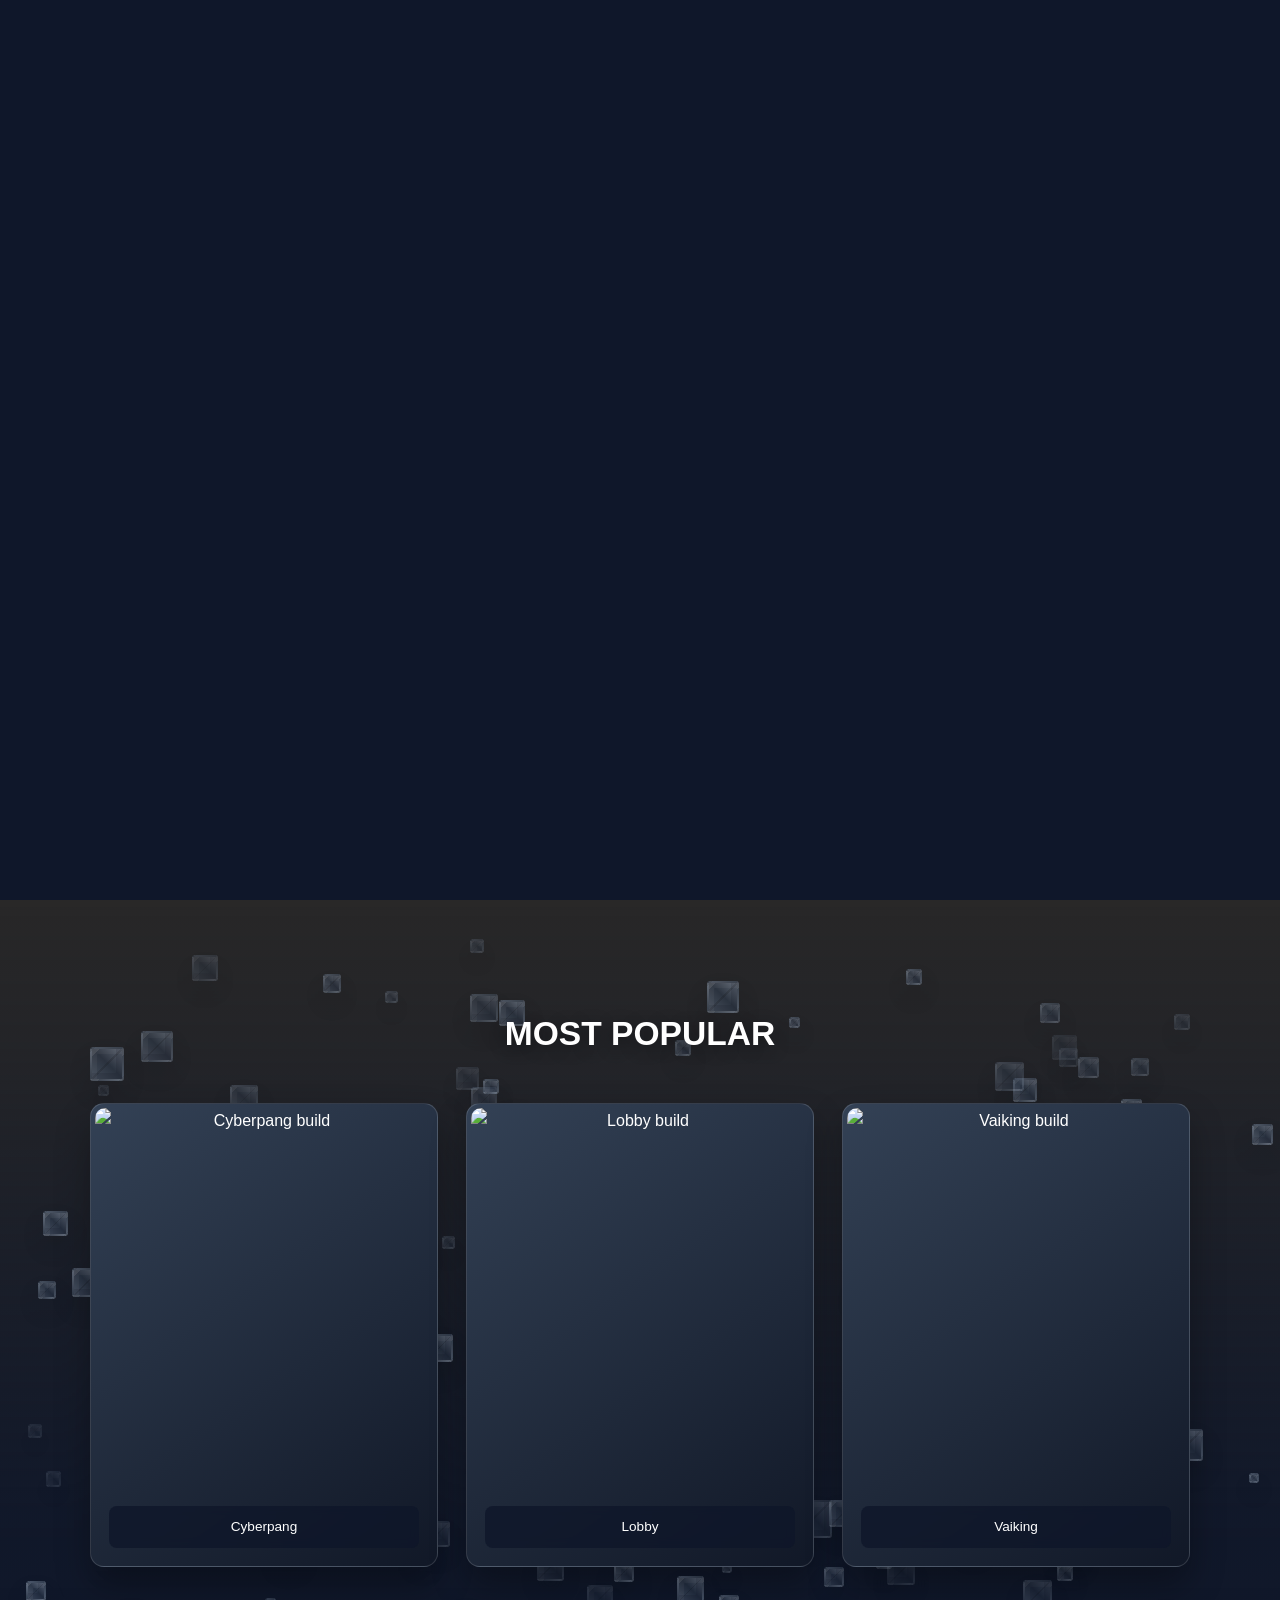
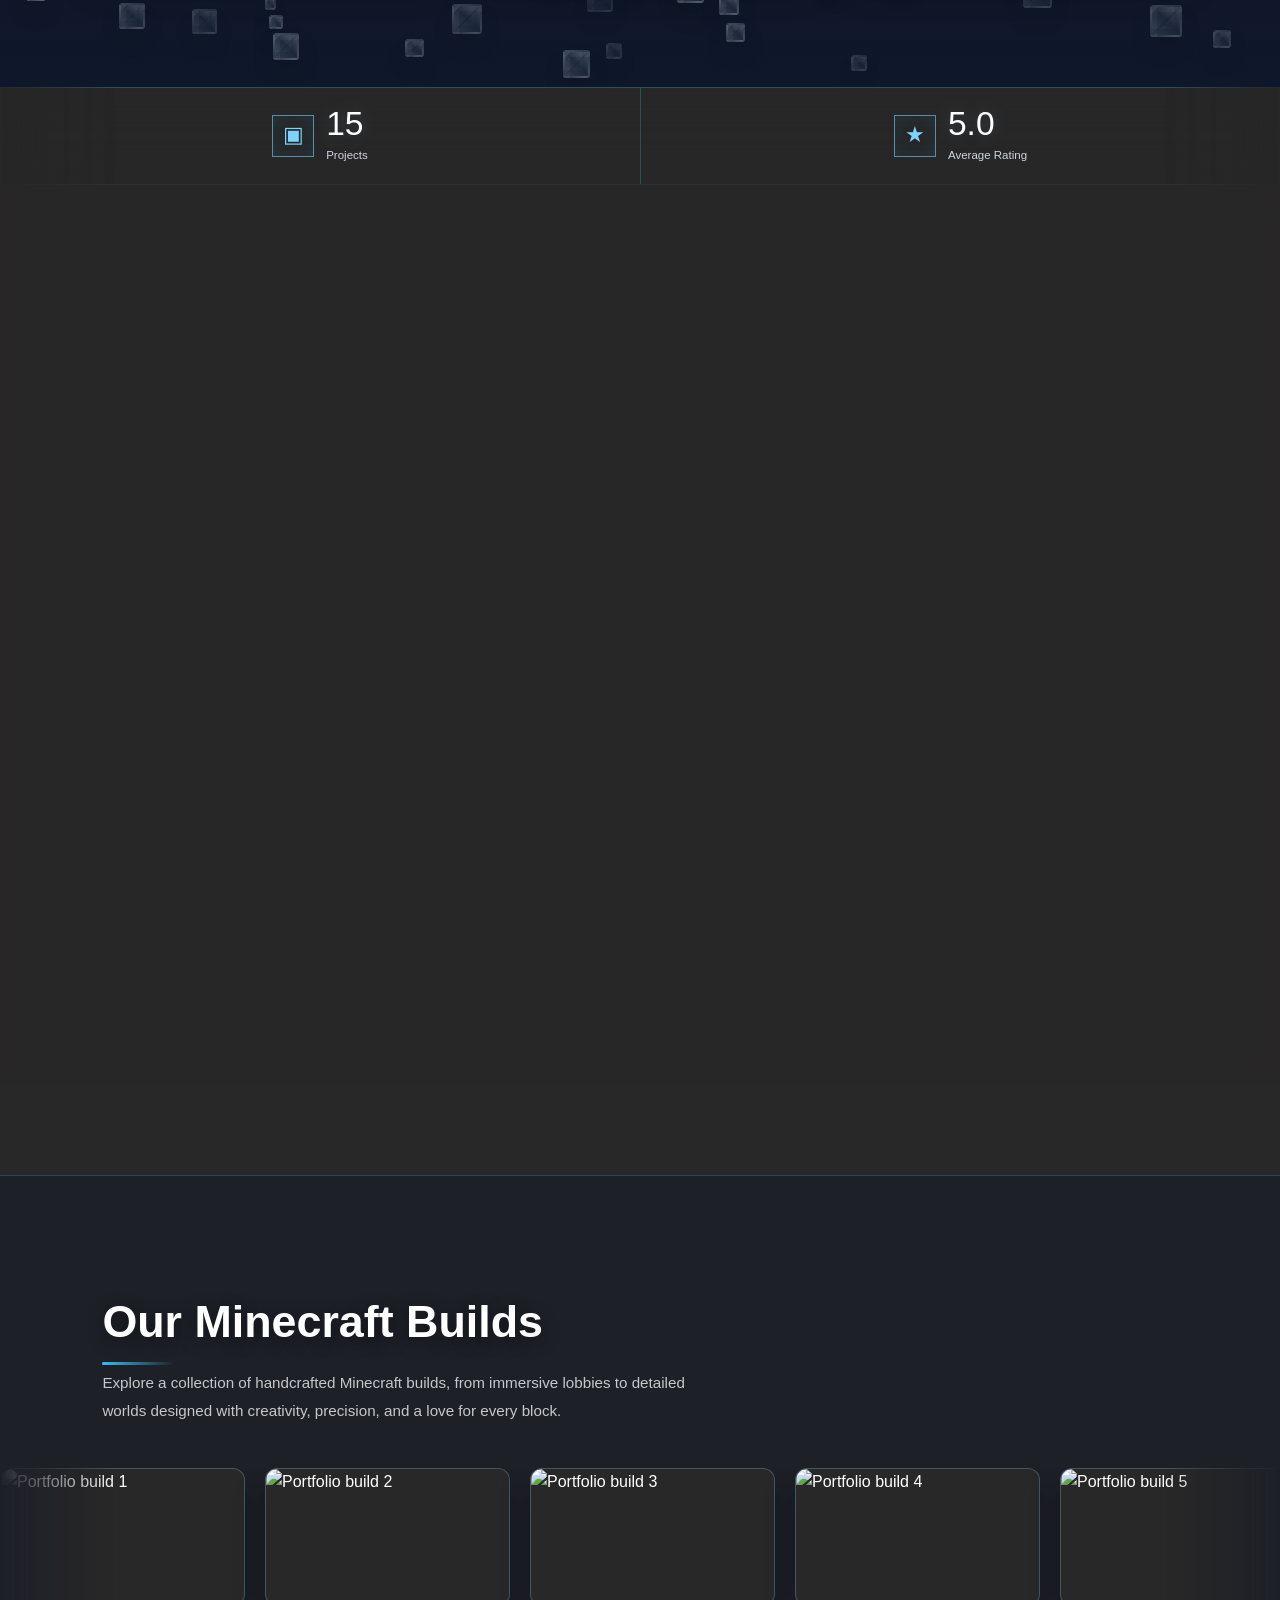
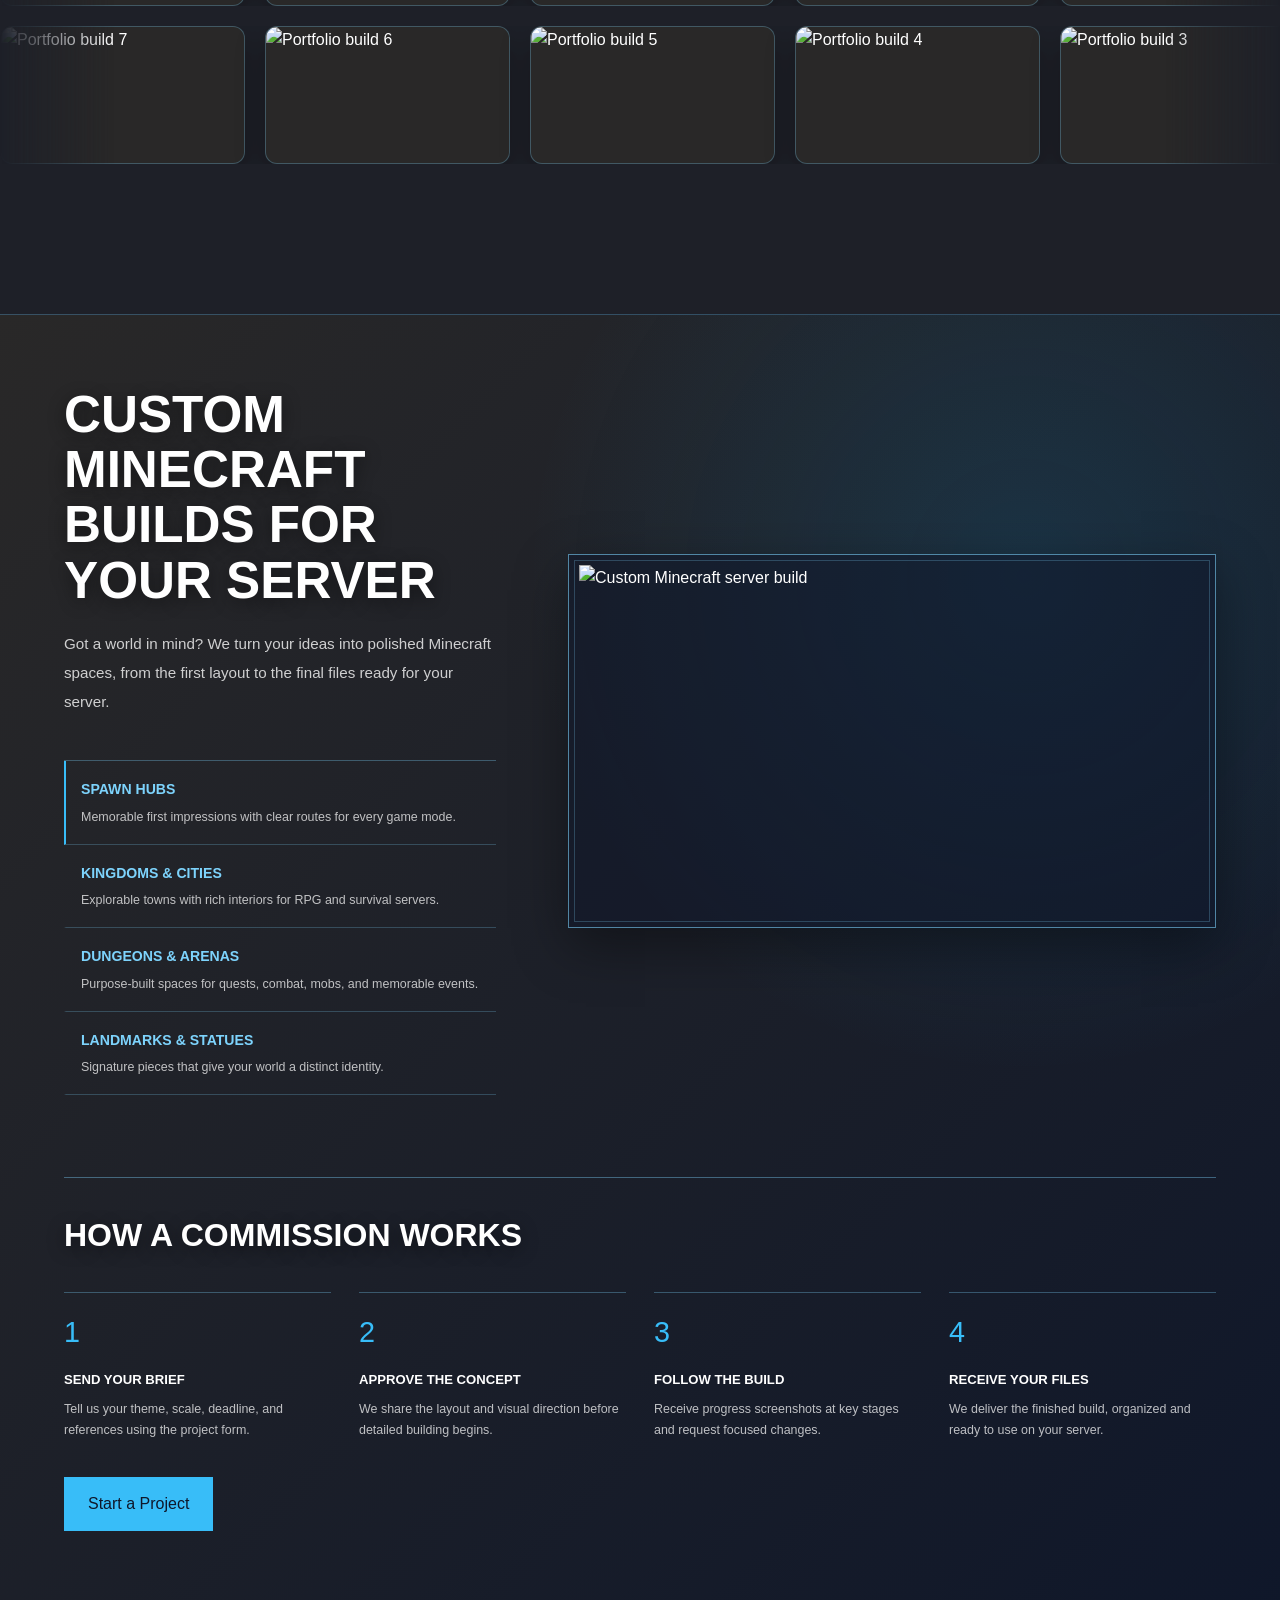
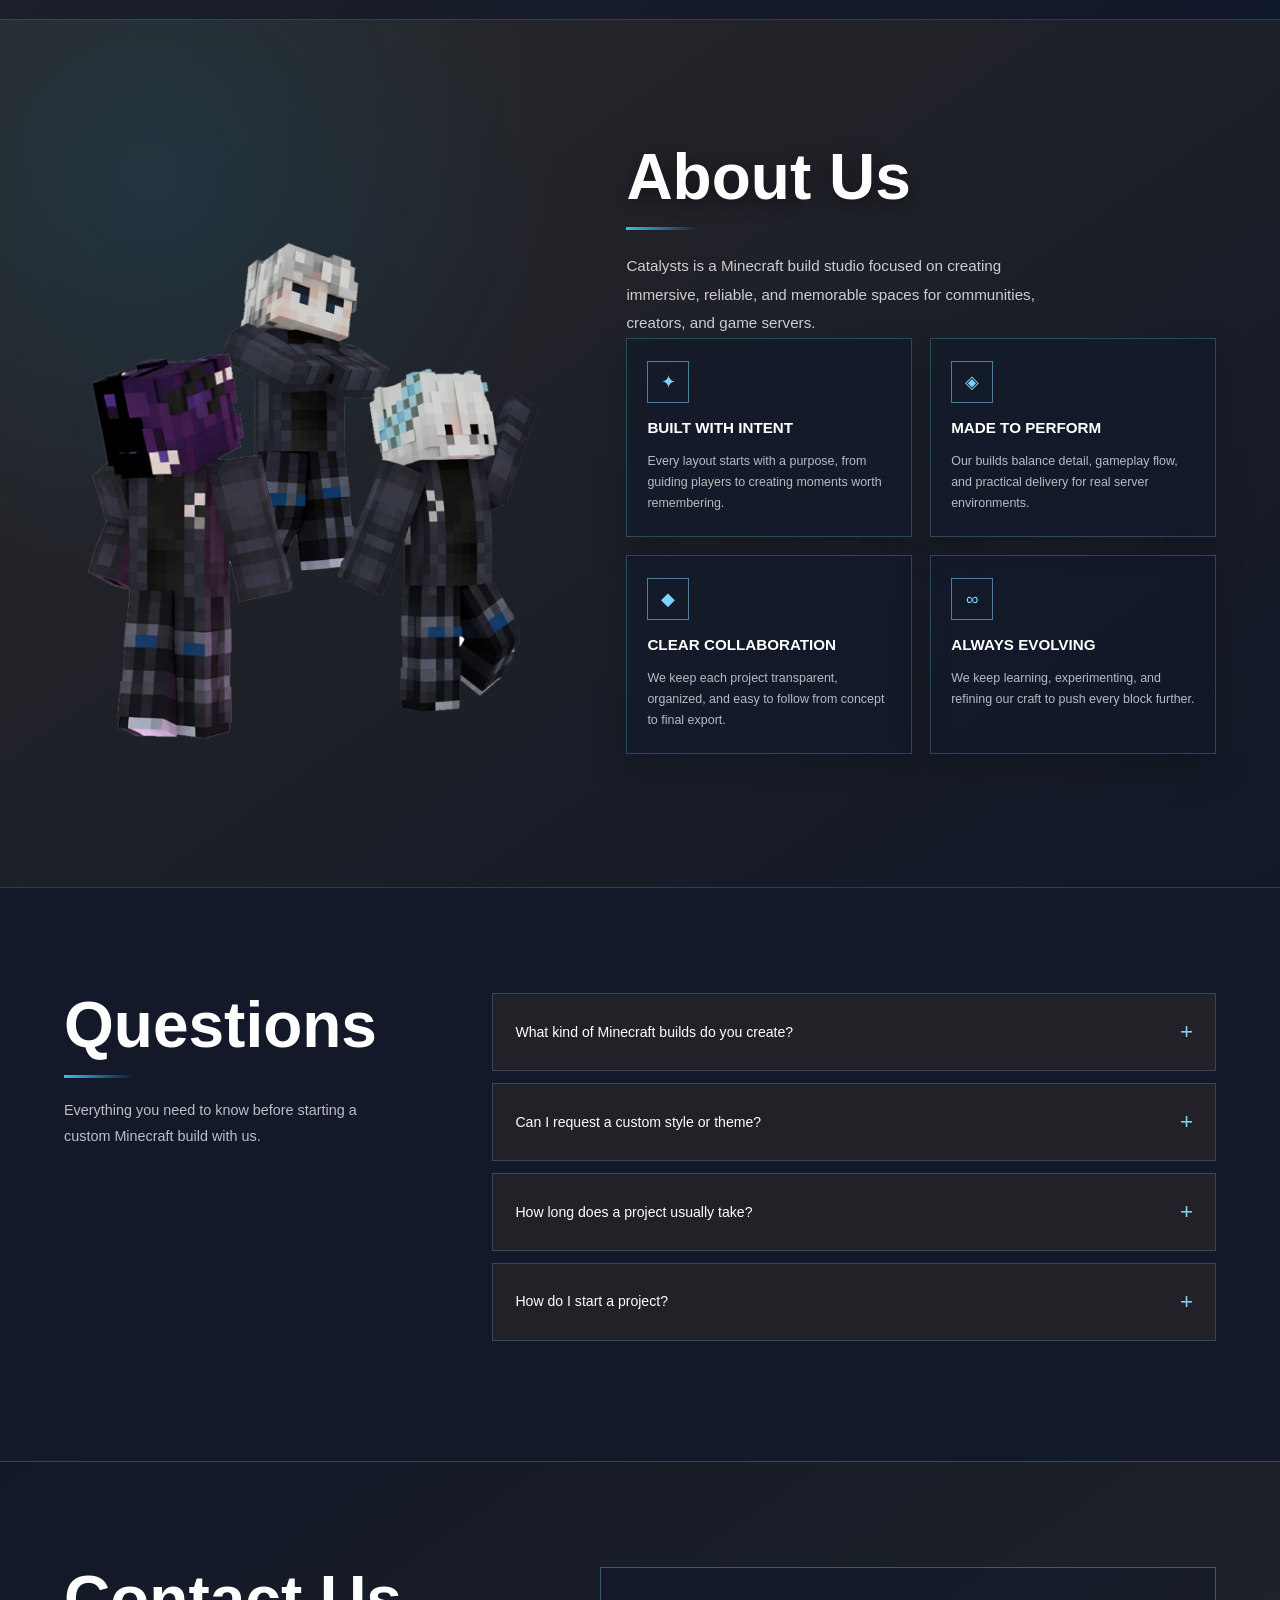
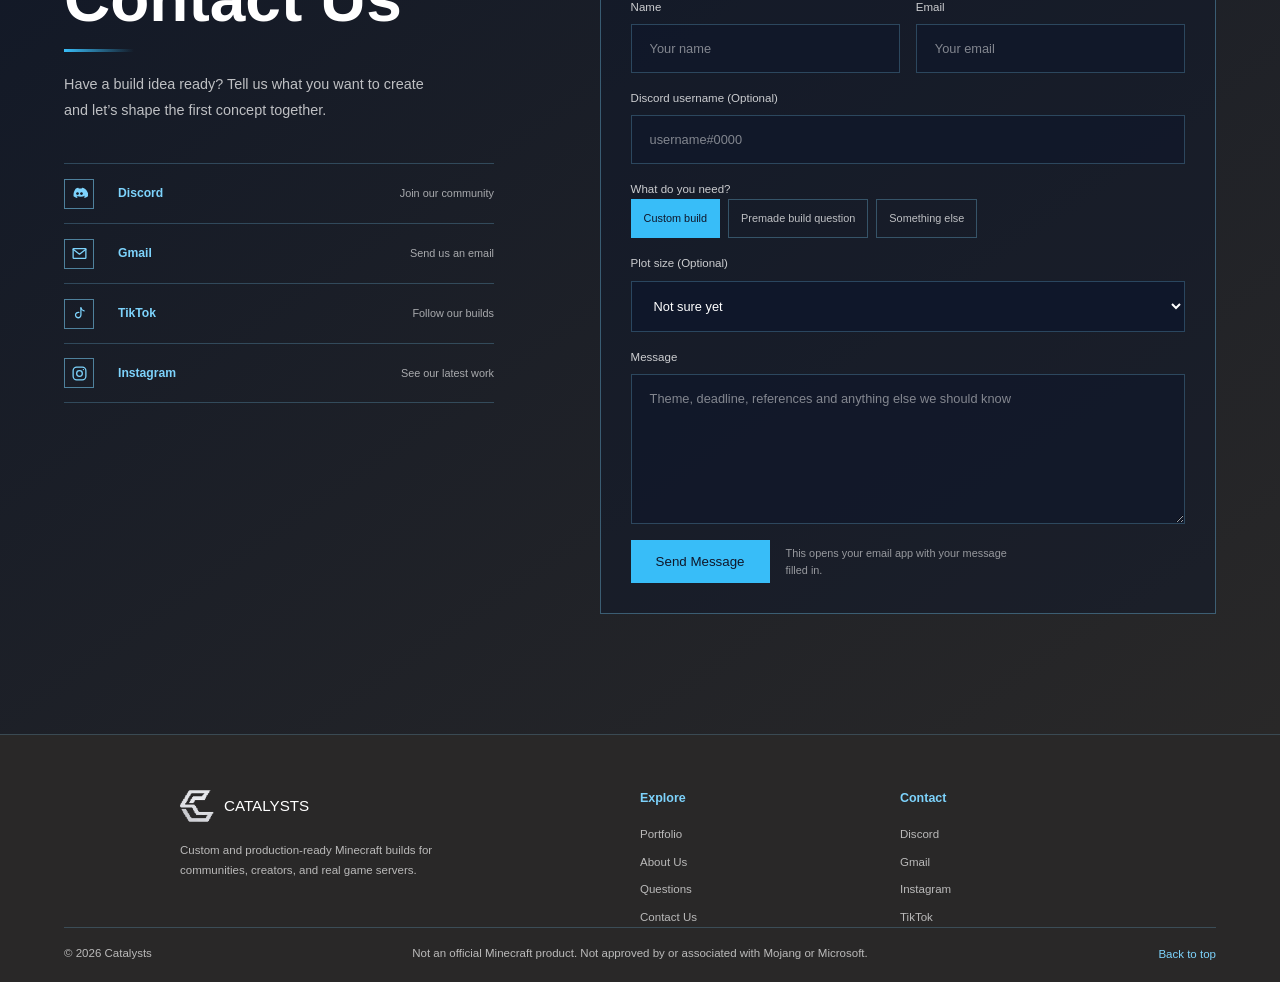
==== index.html @ 4da62f56 "Add files via upload" ====
<!DOCTYPE html>
<html lang="id">

<head>
    <meta charset="UTF-8">
    <meta name="viewport" content="width=device-width, initial-scale=1.0">
    <link rel="icon" type="image/png" href="KATALISs.png">
    <title>Catalysts Build - Portofolio</title>
    <style>
        /* Font Minecraft custom yang digunakan pada navigasi dan statistik. */
        @font-face {
            font-family: 'Minecraft';
            src: url('asset/font/minecraft/Minecraft.ttf') format('truetype');
            font-weight: normal;
            font-style: normal;
            font-display: swap;
        }

        /* --- Reset & Base Styles --- */
        * {
            margin: 0;
            padding: 0;
            box-sizing: border-box;
            font-family: 'Segoe UI', Tahoma, Geneva, Verdana, sans-serif;
        }

        body {
            /* Latar belakang putih bersih agar logo terlihat jelas */
            background-color: #292828;
            color: #ffffff;
            line-height: 1.6;
            min-height: 100vh;
            display: flex;
            flex-direction: column;
        }

        /* Navbar: mengatur logo, menu, warna, dan efek hover navigasi. */
        /* --- Navigation Bar --- */
        .navbar {
            display: flex;
            justify-content: space-between;
            align-items: center;
            padding: 15px 5%;
            background-color: #292828;
            border-bottom: 1px solid #292828;
            position: sticky;
            top: 0;
            z-index: 1000;
            box-shadow: 0 4px 6px -1px rgba(0, 0, 0, 0.05);
        }

        .logo-container {
            display: flex;
            align-items: center;
            text-decoration: none;
        }

        /* Pengaturan untuk Logo KATALIS.png */
        .logo-img {
            height: 45px;
            /* Sesuaikan ukuran tinggi logo di sini */
            width: auto;
            object-fit: contain;
        }

        .nav-links {
            display: flex;
            list-style: none;
            gap: 30px;
            align-items: center;
        }

        .nav-links li a {
            position: relative;
            display: inline-block;
            text-decoration: none;
            color: #ffffff;
            font-family: 'Minecraft', sans-serif;
            font-weight: 500;
            font-size: 0.95rem;
            transition: color 0.3s ease, transform 0.3s ease;
        }

        .nav-links li a:not(.btn-start)::after {
            content: '';
            position: absolute;
            left: 0;
            bottom: -6px;
            width: 100%;
            height: 2px;
            background: #ffffff;
            transform: scaleX(0);
            transform-origin: center;
            transition: transform 0.3s ease;
        }

        .nav-links li a:not(.btn-start):hover {
            color: #ffffff;
            transform: translateY(-2px);
        }

        .nav-links li a:not(.btn-start):hover::after {
            transform: scaleX(1);
        }

        /* Tombol Call to Action di Navbar */
        .btn-start {
            position: relative;
            overflow: hidden;
            background-color: #676d70;
            color: #ffffff !important;
            padding: 10px 20px;
            border-radius: 6px;
            font-weight: 600 !important;
            transition: background-color 0.3s ease, transform 0.3s ease, box-shadow 0.3s ease !important;
            box-shadow: 0 2px 4px rgba(228, 230, 231, 0.3);
        }

        .btn-start::before {
            content: '';
            position: absolute;
            top: 0;
            left: -120%;
            width: 70%;
            height: 100%;
            background: linear-gradient(110deg, transparent, rgba(255, 255, 255, 0.65), transparent);
            transform: skewX(-20deg);
            transition: left 0.6s ease;
        }

        .btn-start:hover {
            background-color: #0284c7;
            transform: translateY(-4px) scale(1.06);
            box-shadow: 0 8px 20px rgba(2, 132, 199, 0.5), 0 0 0 3px rgba(14, 165, 233, 0.18);
        }

        .btn-start:hover::before {
            left: 140%;
        }

        /* Hero: area utama berisi judul, deskripsi, dan tombol CTA. */
        /* --- Hero Section --- */
        .hero {
            flex: 1;
            min-height: calc(100vh - 76px);
            display: flex;
            flex-direction: column;
            justify-content: center;
            align-items: center;
            text-align: center;
            padding: 120px 5%;
            position: relative;
            overflow: hidden;
            background-color: transparent;
        }

        .build-slideshow,
        .build-slideshow span,
        .build-slideshow::after {
            position: absolute;
            inset: 0;
        }

        /* Background slideshow global yang tetap terlihat saat halaman di-scroll. */
        .build-slideshow {
            position: fixed;
            z-index: 0;
            pointer-events: none;
            will-change: transform, filter;
            transform: scale(calc(1 + var(--page-scroll, 0) * 0.08));
            filter: brightness(calc(1 - var(--page-scroll, 0) * 0.18));
        }

        .build-slideshow span {
            background-position: center;
            background-size: cover;
            background-repeat: no-repeat;
            opacity: 0;
            animation: buildFade 25s infinite;
        }

        .build-slideshow span:nth-child(1) {
            background-image: url('asset/Cyberpang.png');
            animation-delay: 0s;
        }

        .build-slideshow span:nth-child(2) {
            background-image: url('asset/float.png');
            animation-delay: 5s;
        }

        .build-slideshow span:nth-child(3) {
            background-image: url('asset/lobby.png');
            animation-delay: 10s;
        }

        .build-slideshow span:nth-child(4) {
            background-image: url('asset/Trops.png');
            animation-delay: 15s;
        }

        .build-slideshow span:nth-child(5) {
            background-image: url('asset/Vaiking.png');
            animation-delay: 20s;
        }

        .build-slideshow::after {
            content: '';
            z-index: 1;
            background: linear-gradient(rgba(15, 23, 42, 0.68), rgba(15, 23, 42, 0.86));
        }

        @keyframes buildFade {

            0%,
            4% {
                opacity: 0;
            }

            8%,
            24% {
                opacity: 1;
            }

            28%,
            100% {
                opacity: 0;
            }
        }

        /* Efek latar belakang gradien halus */
        .hero::before {
            content: '';
            position: absolute;
            top: -20%;
            left: 50%;
            transform: translateX(-50%);
            width: 800px;
            height: 800px;
            background: radial-gradient(circle, rgba(14, 165, 233, 0.08) 0%, rgba(248, 250, 252, 0) 70%);
            z-index: 1;
            pointer-events: none;
        }

        .hero-content {
            position: relative;
            z-index: 2;
            max-width: 850px;
            padding: 36px 44px;
            background: transparent;
            border: none;
            box-shadow: none;
            backdrop-filter: none;
            will-change: transform, opacity;
        }

        .hero h1 {
            font-size: 4rem;
            font-weight: 800;
            font-family: 'Arial Black', Arial, sans-serif;
            margin-bottom: 20px;
            line-height: 1.1;
            color: #ffffff;
            text-shadow: 0 4px 18px rgba(0, 0, 0, 0.5);
            letter-spacing: -1px;
        }

        .hero p {
            font-size: 1.25rem;
            font-family: 'Minecraft', sans-serif;
            color: rgba(255, 255, 255, 0.92);
            max-width: 700px;
            margin: 0 auto 40px auto;
            font-weight: 400;
            text-shadow: 0 2px 10px rgba(0, 0, 0, 0.5);
        }

        /* Tombol Utama di Tengah */
        .btn-primary {
            position: relative;
            overflow: hidden;
            display: inline-block;
            background-color: #343638;
            /* Tombol hitam elegan */
            color: #ffffff;
            font-family: 'Minecraft', sans-serif;
            text-decoration: none;
            padding: 16px 32px;
            border-radius: 8px;
            font-size: 1.1rem;
            font-weight: 600;
            transition: background 0.35s ease, transform 0.35s ease, box-shadow 0.35s ease;
            box-shadow: 0 4px 14px rgba(15, 23, 42, 0.2);
        }

        .btn-primary::before {
            content: '';
            position: absolute;
            top: 0;
            left: -130%;
            width: 70%;
            height: 100%;
            background: linear-gradient(110deg, transparent, rgba(255, 255, 255, 0.65), transparent);
            transform: skewX(-20deg);
            transition: left 0.7s ease;
        }

        .btn-primary:hover {
            background: linear-gradient(135deg, #0284c7, #2563eb);
            transform: translateY(-5px) scale(1.05);
            box-shadow: 0 10px 28px rgba(14, 165, 233, 0.45), 0 0 0 4px rgba(56, 189, 248, 0.15);
        }

        .btn-primary:hover::before {
            left: 140%;
        }

        /* --- Responsive Design (Mobile) --- */
        @media (max-width: 768px) {
            .navbar {
                flex-direction: column;
                gap: 15px;
                padding: 15px;
            }

            .nav-links {
                flex-wrap: wrap;
                justify-content: center;
                gap: 15px;
            }

            .hero h1 {
                font-size: 2.5rem;
            }

            .hero p {
                font-size: 1rem;
            }

            .hero-content {
                padding: 28px 20px;
            }

            .logo-img {
                height: 35px;
            }
        }

        /* Loading screen yang memutar video sebelum halaman utama tampil. */
        .loading-screen {
            position: fixed;
            inset: 0;
            z-index: 9999;
            display: flex;
            align-items: center;
            justify-content: center;
            background: #0f172a;
            opacity: 1;
            visibility: visible;
            transition: visibility 0s linear 0s;
        }

        .loading-screen.is-hidden {
            visibility: hidden;
            pointer-events: none;
            transition-delay: 1.15s;
        }

        .loading-screen::before,
        .loading-screen::after {
            content: '';
            position: absolute;
            left: 0;
            z-index: 2;
            width: 100%;
            height: 50%;
            background: transparent;
            will-change: transform, background-color;
            transition: transform 1.2s cubic-bezier(0.65, 0, 0.35, 1), background-color 0.45s ease;
        }

        .loading-screen::before {
            top: 0;
            transform-origin: top center;
        }

        .loading-screen::after {
            bottom: 0;
            transform-origin: bottom center;
        }

        .loading-screen.is-hidden::before {
            background: rgba(15, 23, 42, 0.96);
            transform: translateY(-100%);
        }

        .loading-screen.is-hidden::after {
            background: rgba(15, 23, 42, 0.96);
            transform: translateY(100%);
        }

        /* Halaman utama terbuka dari tengah setelah video selesai */

        .loading-screen {
            opacity: 1;
            transition: opacity 0.75s ease, visibility 0s linear 0s;
        }

        .loading-screen.is-hidden {
            opacity: 0;
            visibility: hidden;
            transition: opacity 0.75s ease, visibility 0s linear 0.8s;
        }

        /* Swipe entry halaman utama dari tengah ke atas dan bawah. */
        .index-entry {
            position: fixed;
            inset: 0;
            z-index: 9998;
            pointer-events: none;
        }

        .index-entry::before,
        .index-entry::after {
            content: '';
            position: absolute;
            left: 0;
            width: 100%;
            height: 50%;
            background: #292828;
            transition: transform 1.1s cubic-bezier(0.65, 0, 0.35, 1);
        }

        .index-entry::before { top: 0; transform-origin: top center; }
        .index-entry::after { bottom: 0; transform-origin: bottom center; }
        .index-entry.is-open::before { transform: translateY(-100%); }
        .index-entry.is-open::after { transform: translateY(100%); }

        .navbar,
        .hero {
            clip-path: inset(50% 0 50% 0);
            opacity: 0;
            transition: clip-path 1.15s cubic-bezier(0.65, 0, 0.35, 1), opacity 0.7s ease;
        }

        body.page-ready .navbar,
        body.page-ready .hero {
            clip-path: inset(0 0 0 0);
            opacity: 1;
        }

        /* Most Popular: tiga build unggulan dalam kartu portrait. */
        .popular-builds {
            position: relative;
            isolation: isolate;
            overflow: hidden;
            padding: 100px 5% 120px;
            background: transparent;
            text-align: center;
            opacity: 0;
            transform: translateY(60px);
            transition: opacity 0.9s ease, transform 0.9s cubic-bezier(0.22, 1, 0.36, 1);
        }

        /* Stone Minecraft dekoratif yang bergerak di background Most Popular. */
        .floating-blocks {
            position: absolute;
            inset: 0;
            z-index: 0;
            overflow: hidden;
            pointer-events: none;
        }

        .floating-blocks span {
            position: absolute;
            width: var(--block-size);
            height: var(--block-size);
            border: 2px solid rgba(203, 213, 225, 0.18);
            border-radius: 3px;
            background:
                linear-gradient(135deg, rgba(255, 255, 255, 0.22) 0 12%, transparent 12% 48%, rgba(0, 0, 0, 0.18) 48% 52%, transparent 52%),
                linear-gradient(45deg, #64748b, #334155 52%, #94a3b8);
            box-shadow: inset 5px 5px 0 rgba(255, 255, 255, 0.08), inset -6px -6px 0 rgba(15, 23, 42, 0.2), 0 12px 25px rgba(0, 0, 0, 0.22);
            opacity: 0.5;
            --drift-x: 12px;
            --drift-y: -26px;
            --rotation: 18deg;
            --cursor-x: 0px;
            --cursor-y: 0px;
            animation: floatingStone var(--float-duration) ease-in-out infinite;
            animation-delay: var(--float-delay);
        }

        .floating-blocks span:nth-child(1) {
            left: 7%;
            top: 18%;
            --block-size: 34px;
            --float-duration: 7s;
            --float-delay: -2s;
        }

        .floating-blocks span:nth-child(2) {
            left: 22%;
            top: 72%;
            --block-size: 22px;
            --float-duration: 9s;
            --float-delay: -5s;
        }

        .floating-blocks span:nth-child(3) {
            left: 39%;
            top: 12%;
            --block-size: 26px;
            --float-duration: 8s;
            --float-delay: -1s;
        }

        .floating-blocks span:nth-child(4) {
            right: 35%;
            top: 76%;
            --block-size: 38px;
            --float-duration: 10s;
            --float-delay: -7s;
        }

        .floating-blocks span:nth-child(5) {
            right: 19%;
            top: 22%;
            --block-size: 24px;
            --float-duration: 7.5s;
            --float-delay: -3s;
        }

        .floating-blocks span:nth-child(6) {
            right: 6%;
            top: 67%;
            --block-size: 32px;
            --float-duration: 8.5s;
            --float-delay: -6s;
        }

        .floating-blocks span:nth-child(7) {
            left: 3%;
            top: 48%;
            --block-size: 18px;
            --float-duration: 6s;
            --float-delay: -4s;
        }

        .floating-blocks span:nth-child(8) {
            left: 31%;
            top: 42%;
            --block-size: 30px;
            --float-duration: 11s;
            --float-delay: -8s;
        }

        .floating-blocks span:nth-child(9) {
            left: 48%;
            top: 84%;
            --block-size: 20px;
            --float-duration: 7s;
            --float-delay: -2s;
        }

        .floating-blocks span:nth-child(10) {
            right: 28%;
            top: 8%;
            --block-size: 16px;
            --float-duration: 6.5s;
            --float-delay: -5s;
        }

        .floating-blocks span:nth-child(11) {
            right: 10%;
            top: 43%;
            --block-size: 27px;
            --float-duration: 9.5s;
            --float-delay: -1s;
        }

        .floating-blocks span:nth-child(12) {
            left: 15%;
            top: 90%;
            --block-size: 25px;
            --float-duration: 10.5s;
            --float-delay: -7s;
        }

        .floating-blocks span:nth-child(13) {
            left: 68%;
            top: 48%;
            --block-size: 19px;
            --float-duration: 7.5s;
            --float-delay: -3s;
        }

        .floating-blocks span:nth-child(14) {
            right: 43%;
            top: 30%;
            --block-size: 23px;
            --float-duration: 8s;
            --float-delay: -6s;
        }

        .floating-blocks span:nth-child(3n) {
            animation-direction: reverse;
        }

        .floating-blocks span:nth-child(4n) {
            opacity: 0.32;
        }

        @keyframes floatingStone {

            0%,
            100% {
                transform: translate3d(var(--cursor-x), var(--cursor-y), 0) rotate(0deg);
            }

            50% {
                transform: translate3d(calc(var(--drift-x) + var(--cursor-x)), calc(var(--drift-y) + var(--cursor-y)), 0) rotate(var(--rotation));
            }
        }

        .popular-builds>h2,
        .popular-builds>.build-gallery {
            position: relative;
            z-index: 1;
        }

        .popular-builds::before {
            content: '';
            position: absolute;
            inset: 0;
            z-index: -1;
            pointer-events: none;
            background: linear-gradient(to top,
                    rgba(15, 23, 42, 1) 0%,
                    rgba(15, 23, 42, 0.92) 22%,
                    rgba(15, 23, 42, 0.58) 52%,
                    rgba(15, 23, 42, 0.2) 82%,
                    rgba(15, 23, 42, 0.04) 100%);
        }

        .popular-builds.is-visible {
            opacity: 1;
            transform: translateY(0);
        }

        .popular-builds h2 {
            position: relative;
            display: inline-block;
            margin-bottom: 42px;
            color: #ffffff;
            font-family: 'Minecraft', sans-serif;
            font-size: clamp(1.45rem, 3vw, 2.1rem);
            text-shadow: 0 4px 16px rgba(0, 0, 0, 0.4);
        }

        .popular-builds h2::after {
            content: '';
            position: absolute;
            right: 50%;
            bottom: -14px;
            left: 50%;
            height: 3px;
            border-radius: 99px;
            background: linear-gradient(90deg, transparent, #38bdf8, transparent);
            opacity: 0;
            transform: translateX(-50%) scaleX(0);
            transition: opacity 0.7s ease 0.2s, transform 0.8s cubic-bezier(0.22, 1, 0.36, 1) 0.2s;
        }

        .popular-builds.is-visible h2::after {
            opacity: 1;
            transform: translateX(-50%) scaleX(1);
        }

        .build-gallery {
            display: grid;
            grid-template-columns: repeat(3, minmax(0, 1fr));
            gap: 28px;
            max-width: 1100px;
            margin: 0 auto;
        }

        .build-card {
            position: relative;
            overflow: hidden;
            aspect-ratio: 3 / 4;
            padding: 4px;
            border: 1px solid rgba(255, 255, 255, 0.14);
            border-radius: 14px;
            background: linear-gradient(145deg, #334155, #111827);
            box-shadow: 0 18px 35px rgba(0, 0, 0, 0.3);
            opacity: 0;
            transform: translateY(45px) rotate(2deg);
            transition: opacity 0.7s ease, transform 0.7s cubic-bezier(0.22, 1, 0.36, 1), box-shadow 0.4s ease;
        }

        .popular-builds.is-visible .build-card {
            opacity: 1;
            transform: translateY(0) rotate(0);
            animation: moonFloat 5s ease-in-out infinite;
        }

        .popular-builds.is-visible .build-card:nth-child(1) {
            transition-delay: 0.15s;
        }

        .popular-builds.is-visible .build-card:nth-child(2) {
            transition-delay: 0.3s;
        }

        .popular-builds.is-visible .build-card:nth-child(3) {
            transition-delay: 0.45s;
            animation-delay: 1.2s;
        }

        .popular-builds.is-visible .build-card:nth-child(1) {
            animation-delay: 0s;
        }

        .popular-builds.is-visible .build-card:nth-child(2) {
            animation-delay: 0.6s;
        }

        @keyframes moonFloat {

            0%,
            100% {
                transform: translateY(0) rotate(-0.4deg);
            }

            50% {
                transform: translateY(-9px) rotate(0.4deg);
            }
        }

        .build-card:hover {
            transform: translateY(-12px) scale(1.02);
            box-shadow: 0 26px 45px rgba(14, 165, 233, 0.22);
        }

        .popular-builds.is-visible .build-card:hover {
            transform: translateY(-12px) scale(1.02) rotate(0);
            animation-play-state: paused;
        }

        .build-card img {
            display: block;
            width: 100%;
            height: 100%;
            object-fit: cover;
            border-radius: 10px;
            transition: transform 0.6s ease, filter 0.6s ease;
        }

        .build-card:hover img {
            transform: scale(1.08);
            filter: saturate(1.2) contrast(1.05);
        }

        .build-card figcaption {
            position: absolute;
            right: 18px;
            bottom: 18px;
            left: 18px;
            padding: 10px 12px;
            border-radius: 8px;
            background: rgba(15, 23, 42, 0.78);
            color: #ffffff;
            font-family: 'Minecraft', sans-serif;
            font-size: 0.85rem;
            backdrop-filter: blur(5px);
        }

        /* Statistik jumlah project dan rata-rata rating. */
        .stats-section {
            display: grid;
            grid-template-columns: repeat(2, minmax(0, 1fr));
            position: relative;
            overflow: hidden;
            background: rgba(41, 40, 40, 0.14);
            -webkit-backdrop-filter: blur(22px) saturate(125%);
            backdrop-filter: blur(22px) saturate(125%);
            -webkit-mask-image: linear-gradient(to right, transparent 0%, #000 9%, #000 91%, transparent 100%);
            mask-image: linear-gradient(to right, transparent 0%, #000 9%, #000 91%, transparent 100%);
            border-top: 1px solid rgba(56, 189, 248, 0.28);
            border-bottom: 1px solid rgba(56, 189, 248, 0.28);
            opacity: 0;
            transform: translateY(35px);
            transition: opacity 0.8s ease, transform 0.8s cubic-bezier(0.22, 1, 0.36, 1);
        }

        .stats-section::before,
        .stats-section::after {
            display: none;
        }

        .stats-section::before {
            left: 0;
            background: linear-gradient(to right, #292828, transparent);
        }

        .stats-section::after {
            right: 0;
            background: linear-gradient(to left, #292828, transparent);
        }

        .stats-section.is-visible {
            opacity: 1;
            transform: translateY(0);
        }

        .stats-section.is-visible .stat-item {
            animation: statReveal 0.8s cubic-bezier(0.22, 1, 0.36, 1) both;
        }

        .stats-section.is-visible .stat-item:nth-child(1) {
            animation-delay: 0.15s;
        }

        .stats-section.is-visible .stat-item:nth-child(2) {
            animation-delay: 0.35s;
        }

        .stats-section.is-visible .stat-icon {
            animation: statIconPop 0.7s cubic-bezier(0.22, 1, 0.36, 1) 0.45s both;
        }

        .stats-section.is-visible .stat-icon {
            animation: statIconPop 0.7s cubic-bezier(0.22, 1, 0.36, 1) 0.45s both, statGlow 2s ease-in-out 1.2s infinite;
        }

        @keyframes statReveal {
            from {
                opacity: 0;
                transform: translateY(28px) scale(0.94);
            }

            to {
                opacity: 1;
                transform: translateY(0) scale(1);
            }
        }

        @keyframes statIconPop {
            0% {
                opacity: 0;
                transform: scale(0.5) rotate(-18deg);
            }

            70% {
                opacity: 1;
                transform: scale(1.12) rotate(4deg);
            }

            100% {
                opacity: 1;
                transform: scale(1) rotate(0);
            }
        }

        .stat-item {
            display: flex;
            position: relative;
            overflow: hidden;
            z-index: 1;
            align-items: center;
            justify-content: center;
            gap: 12px;
            min-height: 96px;
            padding: 14px;
        }

        .stat-item::before {
            content: '';
            position: absolute;
            top: 0;
            bottom: 0;
            left: -45%;
            width: 24%;
            background: linear-gradient(100deg, transparent, rgba(125, 211, 252, 0.2), transparent);
            transform: skewX(-18deg);
            opacity: 0;
        }

        .stats-section.is-visible .stat-item::before {
            animation: statShine 1.4s ease 0.45s both;
        }

        .stats-section.is-visible .stat-item:nth-child(2)::before {
            animation-delay: 0.75s;
        }

        .stat-item+.stat-item {
            border-left: 1px solid rgba(56, 189, 248, 0.28);
        }

        .stat-icon {
            display: grid;
            width: 42px;
            height: 42px;
            place-items: center;
            border: 1px solid rgba(125, 211, 252, 0.6);
            color: #7dd3fc;
            font-family: Arial, sans-serif;
            font-size: 1.35rem;
            box-shadow: inset 0 0 18px rgba(14, 165, 233, 0.12);
        }

        .stat-value {
            color: #ffffff;
            font-family: 'Minecraft', sans-serif;
            font-size: clamp(1.45rem, 3vw, 2.1rem);
            line-height: 1;
            text-shadow: 0 0 18px rgba(125, 211, 252, 0.25);
        }

        @keyframes statShine {
            0% {
                left: -45%;
                opacity: 0;
            }

            20% {
                opacity: 1;
            }

            100% {
                left: 125%;
                opacity: 0;
            }
        }

        @keyframes statGlow {

            0%,
            100% {
                box-shadow: inset 0 0 18px rgba(14, 165, 233, 0.12), 0 0 0 rgba(56, 189, 248, 0);
            }

            50% {
                box-shadow: inset 0 0 18px rgba(14, 165, 233, 0.22), 0 0 18px rgba(56, 189, 248, 0.28);
            }
        }

        .stat-label {
            margin-top: 6px;
            color: #cbd5e1;
            font-family: 'Minecraft', sans-serif;
            font-size: 0.72rem;
        }

        /* Section Visi & Misi yang muncul dengan efek typewriter saat di-scroll. */
        .vision-mission {
            display: grid;
            grid-template-columns: repeat(2, minmax(0, 1fr));
            gap: 70px;
            min-height: 100vh;
            box-sizing: border-box;
            align-content: center;
            position: relative;
            isolation: isolate;
            width: 100%;
            max-width: none;
            margin: 0 auto;
            padding: 110px 5% 130px;
            background: rgba(41, 40, 40, 0.72);
            -webkit-backdrop-filter: blur(12px);
            backdrop-filter: blur(12px);
            opacity: 0;
            transform: translateY(45px);
            transition: opacity 0.9s ease, transform 0.9s cubic-bezier(0.22, 1, 0.36, 1);
        }

        .vision-mission.is-visible {
            opacity: 1;
            transform: translateY(0);
        }

        body.page-ready.vision-active .navbar {
            opacity: 0 !important;
            transform: translateY(-120%) !important;
            visibility: hidden;
            pointer-events: none;
        }

        .vision-card {
            position: absolute;
            z-index: 2;
            width: 38%;
            max-width: 460px;
            padding-left: 24px;
            border-left: 2px solid rgba(125, 211, 252, 0.55);
        }

        .vision-card:nth-of-type(1) {
            top: 18%;
            left: 10%;
        }

        .vision-card:nth-of-type(2) {
            top: 55%;
            right: 10%;
        }

        .vision-space-items {
            z-index: 0;
            opacity: 0.85;
        }

        .vision-space-items span:nth-child(3n) {
            border-radius: 50%;
            background: radial-gradient(circle at 35% 30%, #fbbf24, #b45309 48%, #451a03 100%);
            box-shadow: 0 0 14px rgba(251, 191, 36, 0.3), inset -4px -5px 0 rgba(69, 26, 3, 0.3);
        }

        .vision-space-items span:nth-child(4n) {
            border-radius: 2px;
            background: linear-gradient(135deg, #a78bfa, #4c1d95 55%, #1e1b4b);
            box-shadow: 0 0 15px rgba(167, 139, 250, 0.28), inset 4px 4px 0 rgba(255, 255, 255, 0.12);
        }

        .vision-character {
            position: absolute;
            z-index: 2;
            width: 280px;
            max-height: 400px;
            object-fit: contain;
            filter: drop-shadow(0 12px 18px rgba(0, 0, 0, 0.45));
            pointer-events: none;
        }

        .vision-card:nth-of-type(1) .vision-character {
            top: -80px;
            right: -320px;
        }

        .vision-card:nth-of-type(2) .vision-character {
            top: -75px;
            left: -320px;
        }

        .vision-card h2 {
            margin-bottom: 18px;
            color: #ffffff;
            font-family: 'Minecraft', sans-serif;
            font-size: clamp(2rem, 4vw, 2.8rem);
        }

        .vision-card h2::after {
            content: '';
            display: block;
            width: 46px;
            height: 3px;
            margin-top: 10px;
            border-radius: 99px;
            background: #38bdf8;
        }

        .vision-card p {
            min-height: 125px;
            color: rgba(255, 255, 255, 0.82);
            font-family: 'Minecraft', sans-serif;
            font-size: 1.3rem;
            line-height: 2.1;
        }

        .typewriter-cursor::after {
            content: '|';
            margin-left: 3px;
            color: #38bdf8;
            animation: cursorBlink 0.8s step-end infinite;
        }

        @keyframes cursorBlink {
            50% {
                opacity: 0;
            }
        }

        /* Animasi masuk saat berpindah ke titik auto-scroll berikutnya. */
        @keyframes snapContentEnter {
            from {
                opacity: 0;
                transform: translateY(24px) scale(0.97);
            }

            to {
                opacity: 1;
                transform: translateY(0) scale(1);
            }
        }

        /* Gambar About Us muncul dengan sapuan swipe dari kanan ke kiri. */
        @keyframes aboutImageSwipe {
            from {
                clip-path: inset(0 0 0 100%);
                opacity: 0.25;
            }

            to {
                clip-path: inset(0 0 0 0);
                opacity: 1;
            }
        }

        body.snap-transitioning .build-slideshow {
            filter: brightness(calc(1 - var(--page-scroll, 0) * 0.18)) blur(2px);
            transition: filter 0.65s ease, transform 0.65s ease;
        }

        body.snap-transitioning .build-slideshow span {
            transform: scale(1.025);
        }

        .hero.snap-focus .hero-content {
            animation: snapContentEnter 0.85s cubic-bezier(0.22, 1, 0.36, 1) both;
        }

        .popular-builds.snap-focus h2,
        .popular-builds.snap-focus .build-gallery,
        .minecraft-showcase.snap-focus h2,
        .minecraft-showcase.snap-focus .minecraft-showcase-description {
            animation: snapContentEnter 0.8s cubic-bezier(0.22, 1, 0.36, 1) both;
        }

        .popular-builds.snap-focus .build-gallery,
        .minecraft-showcase.snap-focus .minecraft-showcase-description {
            animation-delay: 0.12s;
        }

        .stats-section.snap-focus .stat-item,
        .vision-mission.snap-focus .vision-card {
            animation: snapContentEnter 0.8s cubic-bezier(0.22, 1, 0.36, 1) both;
        }

        .stats-section.snap-focus .stat-item:nth-child(2),
        .vision-mission.snap-focus .vision-card:nth-of-type(2) {
            animation-delay: 0.16s;
        }

        /* Stagger tambahan agar setiap perpindahan halaman terasa hidup dan selalu replay. */
        .hero.snap-focus h1,
        .hero.snap-focus p,
        .hero.snap-focus .btn-primary,
        .popular-builds.snap-focus h2,
        .minecraft-showcase.snap-focus h2,
        .minecraft-showcase.snap-focus .minecraft-showcase-description {
            animation: snapContentEnter 0.75s cubic-bezier(0.22, 1, 0.36, 1) both;
        }

        .hero.snap-focus p,
        .minecraft-showcase.snap-focus .minecraft-showcase-description {
            animation-delay: 0.12s;
        }

        .hero.snap-focus .btn-primary {
            animation-delay: 0.24s;
        }

        .popular-builds.snap-focus .build-card,
        .stats-section.snap-focus .stat-item,
        .vision-mission.snap-focus .vision-card,
        .minecraft-showcase.snap-focus .build-marquee {
            animation: snapContentEnter 0.8s cubic-bezier(0.22, 1, 0.36, 1) both;
        }

        .popular-builds.snap-focus .build-card:nth-child(1),
        .stats-section.snap-focus .stat-item:nth-child(1),
        .vision-mission.snap-focus .vision-card:nth-of-type(1) {
            animation-delay: 0.14s;
        }

        .popular-builds.snap-focus .build-card:nth-child(2),
        .stats-section.snap-focus .stat-item:nth-child(2),
        .vision-mission.snap-focus .vision-card:nth-of-type(2) {
            animation-delay: 0.28s;
        }

        .popular-builds.snap-focus .build-card:nth-child(3) {
            animation-delay: 0.42s;
        }

        .minecraft-showcase.snap-focus .build-marquee {
            animation-delay: 0.28s;
        }

        /* Etalase build Minecraft dengan dua arah gerak yang berlawanan. */
        .minecraft-showcase {
            position: relative;
            overflow: hidden;
            margin-top: 90px;
            padding: 110px 0 130px;
            background: rgba(15, 23, 42, 0.38);
            border-top: 1px solid rgba(125, 211, 252, 0.2);
            text-align: left;
        }

        .minecraft-showcase h2 {
            position: relative;
            display: inline-block;
            margin-bottom: 12px;
            margin-left: 8%;
            color: #ffffff;
            font-family: 'Minecraft', sans-serif;
            font-size: clamp(1.8rem, 4vw, 2.8rem);
            text-align: left;
            text-shadow: 0 4px 18px rgba(0, 0, 0, 0.45);
        }

        .minecraft-showcase h2::after {
            content: '';
            position: absolute;
            bottom: -8px;
            left: 0;
            width: 72px;
            height: 3px;
            border-radius: 99px;
            background: linear-gradient(90deg, #38bdf8, transparent);
        }

        .minecraft-showcase-description {
            max-width: 620px;
            margin: 0 8% 44px;
            color: rgba(255, 255, 255, 0.75);
            font-family: 'Minecraft', sans-serif;
            font-size: 0.95rem;
            line-height: 1.8;
            text-align: left;
        }

        .build-marquee {
            display: flex;
            width: 100%;
            overflow: hidden;
            margin: 20px 0;
            mask-image: linear-gradient(to right, transparent, #000 9%, #000 91%, transparent);
            -webkit-mask-image: linear-gradient(to right, transparent, #000 9%, #000 91%, transparent);
        }

        .marquee-track {
            display: flex;
            flex-shrink: 0;
            gap: 20px;
            width: max-content;
        }

        .marquee-track.top-row {
            animation: showcaseLeft 34s linear infinite;
        }

        .marquee-track.bottom-row {
            animation: showcaseRight 38s linear infinite;
        }

        .showcase-card {
            position: relative;
            flex: 0 0 245px;
            aspect-ratio: 16 / 9;
            overflow: hidden;
            border: 1px solid rgba(125, 211, 252, 0.28);
            border-radius: 12px;
            background: #292828;
            box-shadow: 0 12px 30px rgba(0, 0, 0, 0.3);
        }

        .showcase-card img {
            width: 100%;
            height: 100%;
            object-fit: cover;
            transition: transform 0.5s ease, filter 0.5s ease;
        }

        .showcase-card:hover img {
            transform: scale(1.08);
            filter: brightness(1.15) saturate(1.15);
        }

        @keyframes showcaseLeft {
            from {
                transform: translateX(0);
            }

            /* Koreksi setengah jarak antar-kartu agar loop menyambung mulus. */
            to {
                transform: translateX(calc(-50% + 10px));
            }
        }

        @keyframes showcaseRight {
            from {
                transform: translateX(calc(-50% + 10px));
            }

            to {
                transform: translateX(0);
            }
        }

        /* Section layanan commission setelah etalase build. */
        .commission-section {
            position: relative;
            overflow: hidden;
            padding: 72px 5% 88px;
            color: #ffffff;
            background:
                radial-gradient(circle at 80% 20%, rgba(14, 165, 233, 0.14), transparent 34%),
                linear-gradient(135deg, #292828 0%, #0f172a 100%);
            border-top: 1px solid rgba(125, 211, 252, 0.28);
        }

        .commission-intro {
            display: grid;
            grid-template-columns: minmax(280px, 0.8fr) minmax(360px, 1.2fr);
            align-items: center;
            gap: 72px;
            max-width: 1180px;
            margin: 0 auto 82px;
        }

        .commission-copy h2,
        .commission-process h3 {
            color: #ffffff;
            font-family: 'Minecraft', sans-serif;
            text-transform: uppercase;
            text-shadow: 0 4px 18px rgba(0, 0, 0, 0.45);
        }

        .commission-copy h2 {
            max-width: 440px;
            margin-bottom: 22px;
            font-size: clamp(2rem, 4vw, 3.4rem);
            line-height: 1.08;
        }

        .commission-copy>p {
            max-width: 470px;
            color: rgba(255, 255, 255, 0.78);
            font-family: 'Minecraft', sans-serif;
            font-size: 0.95rem;
            line-height: 1.9;
        }

        .commission-categories {
            margin-top: 44px;
            border-top: 1px solid rgba(125, 211, 252, 0.32);
        }

        .commission-category {
            padding: 17px 0 16px 15px;
            border-bottom: 1px solid rgba(125, 211, 252, 0.24);
            border-left: 2px solid transparent;
        }

        .commission-category:first-child {
            border-left-color: #38bdf8;
        }

        .commission-category h3 {
            margin-bottom: 7px;
            color: #7dd3fc;
            font-family: 'Minecraft', sans-serif;
            font-size: 0.88rem;
            text-transform: uppercase;
        }

        .commission-category p {
            color: rgba(255, 255, 255, 0.72);
            font-family: 'Minecraft', sans-serif;
            font-size: 0.78rem;
            line-height: 1.6;
        }

        .commission-feature {
            position: relative;
            padding: 10px;
            border: 1px solid rgba(125, 211, 252, 0.58);
            background: rgba(15, 23, 42, 0.55);
            box-shadow: 0 18px 50px rgba(0, 0, 0, 0.38);
        }

        .commission-feature::before {
            content: '';
            position: absolute;
            inset: 5px;
            border: 1px solid rgba(125, 211, 252, 0.24);
            pointer-events: none;
        }

        .commission-feature img {
            display: block;
            width: 100%;
            aspect-ratio: 16 / 9;
            object-fit: cover;
            filter: saturate(1.08) contrast(1.04);
        }

        .commission-process {
            max-width: 1180px;
            margin: 0 auto;
            padding-top: 32px;
            border-top: 1px solid rgba(125, 211, 252, 0.4);
        }

        .commission-process h3 {
            margin-bottom: 30px;
            font-size: clamp(1.35rem, 3vw, 2rem);
        }

        .commission-steps {
            display: grid;
            grid-template-columns: repeat(4, minmax(0, 1fr));
            gap: 28px;
        }

        .commission-step {
            padding-top: 16px;
            border-top: 1px solid rgba(125, 211, 252, 0.32);
        }

        .commission-step-number {
            display: block;
            margin-bottom: 14px;
            color: #38bdf8;
            font-family: 'Minecraft', sans-serif;
            font-size: 1.8rem;
        }

        .commission-step h4 {
            margin-bottom: 9px;
            color: #ffffff;
            font-family: 'Minecraft', sans-serif;
            font-size: 0.82rem;
            text-transform: uppercase;
        }

        .commission-step p {
            color: rgba(255, 255, 255, 0.72);
            font-family: 'Minecraft', sans-serif;
            font-size: 0.78rem;
            line-height: 1.7;
        }

        .commission-cta {
            display: inline-block;
            margin-top: 36px;
            padding: 14px 24px;
            color: #0f172a;
            background: #38bdf8;
            font-family: 'Minecraft', sans-serif;
            text-decoration: none;
            transition: transform 0.3s ease, background 0.3s ease;
        }

        .commission-cta:hover {
            background: #7dd3fc;
            transform: translateY(-4px);
        }

        .commission-section.snap-focus .commission-copy,
        .commission-section.snap-focus .commission-feature,
        .commission-section.snap-focus .commission-process {
            animation: snapContentEnter 0.85s cubic-bezier(0.22, 1, 0.36, 1) both;
        }

        .commission-section.snap-focus .commission-feature {
            animation-delay: 0.12s;
        }

        .commission-section.snap-focus .commission-process {
            animation-delay: 0.24s;
        }

        @keyframes commissionImageReveal {
            from {
                opacity: 0;
                transform: translateX(34px) scale(0.94) rotate(1deg);
                filter: brightness(0.7) saturate(0.7);
            }

            to {
                opacity: 1;
                transform: translateX(0) scale(1) rotate(0);
                filter: brightness(1) saturate(1.08);
            }
        }

        @keyframes commissionLineReveal {
            from {
                opacity: 0;
                transform: translateX(-18px);
            }

            to {
                opacity: 1;
                transform: translateX(0);
            }
        }

        @keyframes commissionStepReveal {
            from {
                opacity: 0;
                transform: translateY(22px);
            }

            to {
                opacity: 1;
                transform: translateY(0);
            }
        }

        .commission-section.snap-focus .commission-feature {
            animation: commissionImageReveal 1s cubic-bezier(0.22, 1, 0.36, 1) 0.18s both;
        }

        .commission-section.snap-focus .commission-category {
            animation: commissionLineReveal 0.65s cubic-bezier(0.22, 1, 0.36, 1) both;
        }

        .commission-section.snap-focus .commission-category:nth-child(1) {
            animation-delay: 0.2s;
        }

        .commission-section.snap-focus .commission-category:nth-child(2) {
            animation-delay: 0.3s;
        }

        .commission-section.snap-focus .commission-category:nth-child(3) {
            animation-delay: 0.4s;
        }

        .commission-section.snap-focus .commission-category:nth-child(4) {
            animation-delay: 0.5s;
        }

        .commission-section.snap-focus .commission-step {
            animation: commissionStepReveal 0.7s cubic-bezier(0.22, 1, 0.36, 1) both;
        }

        .commission-section.snap-focus .commission-step:nth-child(1) {
            animation-delay: 0.45s;
        }

        .commission-section.snap-focus .commission-step:nth-child(2) {
            animation-delay: 0.55s;
        }

        .commission-section.snap-focus .commission-step:nth-child(3) {
            animation-delay: 0.65s;
        }

        .commission-section.snap-focus .commission-step:nth-child(4) {
            animation-delay: 0.75s;
        }

        .commission-section.snap-focus .commission-cta {
            animation: snapContentEnter 0.7s cubic-bezier(0.22, 1, 0.36, 1) 0.85s both;
        }

        /* Section About Us. */
        .about-section {
            position: relative;
            overflow: hidden;
            min-height: calc(100vh - 92px);
            display: flex;
            align-items: flex-start;
            padding: 34px 5% 42px;
            background:
                radial-gradient(circle at 12% 18%, rgba(14, 165, 233, 0.12), transparent 30%),
                linear-gradient(145deg, #292828 0%, #111827 100%);
            border-top: 1px solid rgba(125, 211, 252, 0.2);
        }

        .about-inner {
            display: grid;
            grid-template-columns: minmax(320px, 0.9fr) minmax(420px, 1.1fr);
            align-items: center;
            gap: 80px;
            max-width: 1180px;
            width: 100%;
            margin: 0 auto;
        }

        .about-visual {
            position: relative;
            padding: 0;
        }

        .about-visual::before {
            display: none;
        }

        .about-visual img {
            display: block;
            width: 116%;
            max-width: none;
            margin-left: -8%;
            height: auto;
            object-fit: contain;
            filter: saturate(1.08) contrast(1.04);
        }

        .about-content {
            min-width: 0;
        }

        .about-heading h2 {
            margin-bottom: 22px;
            color: #ffffff;
            font-family: 'Minecraft', sans-serif;
            font-size: clamp(2.4rem, 5vw, 4.2rem);
            line-height: 1;
            text-shadow: 0 4px 18px rgba(0, 0, 0, 0.45);
        }

        .about-heading h2::after {
            content: '';
            display: block;
            width: 72px;
            height: 3px;
            margin-top: 18px;
            background: linear-gradient(90deg, #38bdf8, transparent);
        }

        .about-heading p {
            max-width: 410px;
            color: rgba(255, 255, 255, 0.78);
            font-family: 'Minecraft', sans-serif;
            font-size: 0.95rem;
            line-height: 1.9;
        }

        .about-panel {
            display: grid;
            grid-template-columns: repeat(2, minmax(0, 1fr));
            gap: 18px;
        }

        .about-card {
            padding: 22px 20px;
            border: 1px solid rgba(125, 211, 252, 0.25);
            background: rgba(15, 23, 42, 0.58);
            box-shadow: 0 16px 34px rgba(0, 0, 0, 0.2);
            transition: transform 0.35s ease, border-color 0.35s ease, background 0.35s ease;
        }

        .about-card:hover {
            transform: translateY(-7px);
            border-color: rgba(56, 189, 248, 0.68);
            background: rgba(15, 23, 42, 0.82);
        }

        .about-card-icon {
            display: grid;
            width: 42px;
            height: 42px;
            margin-bottom: 13px;
            place-items: center;
            border: 1px solid rgba(125, 211, 252, 0.55);
            color: #7dd3fc;
            font-family: 'Minecraft', sans-serif;
            font-size: 1.1rem;
        }

        .about-card h3 {
            margin-bottom: 10px;
            color: #ffffff;
            font-family: 'Minecraft', sans-serif;
            font-size: 0.95rem;
            text-transform: uppercase;
        }

        .about-card p {
            color: rgba(255, 255, 255, 0.7);
            font-family: 'Minecraft', sans-serif;
            font-size: 0.78rem;
            line-height: 1.7;
        }

        .about-section.snap-focus .about-visual,
        .about-section.snap-focus .about-heading,
        .about-section.snap-focus .about-card {
            animation: snapContentEnter 0.8s cubic-bezier(0.22, 1, 0.36, 1) both;
        }

        .about-section.snap-focus .about-visual {
            animation-delay: 0.12s;
        }

        .about-section.snap-focus .about-visual img {
            animation: aboutImageSwipe 1.05s cubic-bezier(0.22, 1, 0.36, 1) 0.2s both;
        }

        .about-section.snap-focus .about-card:nth-child(1) {
            animation-delay: 0.16s;
        }

        .about-section.snap-focus .about-card:nth-child(2) {
            animation-delay: 0.28s;
        }

        .about-section.snap-focus .about-card:nth-child(3) {
            animation-delay: 0.4s;
        }

        .about-section.snap-focus .about-card:nth-child(4) {
            animation-delay: 0.52s;
        }

        /* Section Questions / FAQ. */
        .questions-section {
            position: relative;
            overflow: hidden;
            padding: 105px 5% 120px;
            background: rgba(15, 23, 42, 0.82);
            border-top: 1px solid rgba(125, 211, 252, 0.2);
        }

        .questions-inner {
            display: grid;
            grid-template-columns: minmax(250px, 0.65fr) minmax(420px, 1.35fr);
            gap: 80px;
            max-width: 1180px;
            margin: 0 auto;
        }

        .questions-heading h2 {
            margin-bottom: 20px;
            color: #ffffff;
            font-family: 'Minecraft', sans-serif;
            font-size: clamp(2.4rem, 5vw, 4rem);
            line-height: 1;
        }

        .questions-heading h2::after {
            content: '';
            display: block;
            width: 70px;
            height: 3px;
            margin-top: 18px;
            background: linear-gradient(90deg, #38bdf8, transparent);
        }

        .questions-heading p {
            max-width: 330px;
            color: rgba(255, 255, 255, 0.72);
            font-family: 'Minecraft', sans-serif;
            font-size: 0.9rem;
            line-height: 1.8;
        }

        .questions-list {
            display: grid;
            gap: 12px;
        }

        .question-item {
            border: 1px solid rgba(125, 211, 252, 0.22);
            background: rgba(41, 40, 40, 0.62);
            transition: border-color 0.3s ease, background 0.3s ease;
        }

        .question-item[open] {
            border-color: rgba(56, 189, 248, 0.68);
            background: rgba(41, 40, 40, 0.88);
        }

        .question-item summary {
            display: flex;
            align-items: center;
            justify-content: space-between;
            gap: 20px;
            padding: 20px 22px;
            cursor: pointer;
            list-style: none;
            color: #ffffff;
            font-family: 'Minecraft', sans-serif;
            font-size: 0.88rem;
        }

        .question-item summary::-webkit-details-marker {
            display: none;
        }

        .question-item summary::after {
            content: '+';
            flex: 0 0 auto;
            color: #7dd3fc;
            font-family: Arial, sans-serif;
            font-size: 1.4rem;
            transition: transform 0.3s ease;
        }

        .question-item[open] summary::after {
            transform: rotate(45deg);
        }

        .question-answer {
            display: block;
            max-width: 720px;
            max-height: 0;
            margin: 0;
            padding: 0 22px;
            overflow: hidden;
            color: rgba(255, 255, 255, 0.68);
            font-family: 'Minecraft', sans-serif;
            font-size: 0.78rem;
            line-height: 1.75;
            opacity: 0;
            transform: translateY(-6px);
            transition: max-height 0.45s ease, padding 0.45s ease, opacity 0.35s ease, transform 0.45s ease;
        }

        .question-item[open] .question-answer {
            max-height: 180px;
            padding-bottom: 21px;
            opacity: 1;
            transform: translateY(0);
        }

        .questions-section.snap-focus .questions-heading,
        .questions-section.snap-focus .question-item {
            animation: snapContentEnter 0.8s cubic-bezier(0.22, 1, 0.36, 1) both;
        }

        .questions-section.snap-focus .question-item:nth-child(1) {
            animation-delay: 0.14s;
        }

        .questions-section.snap-focus .question-item:nth-child(2) {
            animation-delay: 0.26s;
        }

        .questions-section.snap-focus .question-item:nth-child(3) {
            animation-delay: 0.38s;
        }

        .questions-section.snap-focus .question-item:nth-child(4) {
            animation-delay: 0.5s;
        }

        /* Section Contact Us. */
        .contact-section {
            position: relative;
            overflow: hidden;
            padding: 105px 5% 120px;
            background: linear-gradient(145deg, #111827 0%, #292828 100%);
            border-top: 1px solid rgba(125, 211, 252, 0.2);
        }

        .contact-inner {
            display: grid;
            grid-template-columns: minmax(300px, 0.85fr) minmax(460px, 1.15fr);
            align-items: start;
            gap: 80px;
            max-width: 1180px;
            margin: 0 auto;
        }

        .contact-heading h2 {
            margin-bottom: 20px;
            color: #ffffff;
            font-family: 'Minecraft', sans-serif;
            font-size: clamp(2.4rem, 5vw, 4rem);
            line-height: 1;
        }

        .contact-heading h2::after {
            content: '';
            display: block;
            width: 70px;
            height: 3px;
            margin-top: 18px;
            background: linear-gradient(90deg, #38bdf8, transparent);
        }

        .contact-heading p {
            max-width: 360px;
            color: rgba(255, 255, 255, 0.72);
            font-family: 'Minecraft', sans-serif;
            font-size: 0.9rem;
            line-height: 1.8;
        }

        .contact-socials {
            display: grid;
            gap: 0;
            max-width: 430px;
            margin-top: 40px;
        }

        .contact-social {
            display: grid;
            grid-template-columns: 40px 1fr auto;
            align-items: center;
            gap: 14px;
            min-height: 60px;
            padding: 10px 0;
            border-top: 1px solid rgba(125, 211, 252, 0.24);
            background: transparent;
            color: inherit;
            text-decoration: none;
            transition: background 0.25s ease, padding 0.25s ease;
        }

        .contact-social:hover {
            padding-left: 8px;
            background: rgba(56, 189, 248, 0.06);
        }

        .contact-social:last-child {
            border-bottom: 1px solid rgba(125, 211, 252, 0.24);
        }

        .contact-social-icon {
            display: grid;
            width: 30px;
            height: 30px;
            place-items: center;
            border: 1px solid rgba(125, 211, 252, 0.55);
            color: #7dd3fc;
            font-family: Arial, sans-serif;
        }

        .contact-social-icon svg {
            width: 17px;
            height: 17px;
            fill: none;
            stroke: currentColor;
            stroke-linecap: round;
            stroke-linejoin: round;
            stroke-width: 1.8;
        }

        .contact-social-icon .icon-fill {
            fill: currentColor;
            stroke: none;
        }

        .contact-social strong,
        .contact-social span {
            display: block;
            font-family: 'Minecraft', sans-serif;
        }

        .contact-social strong {
            color: #7dd3fc;
            font-size: 0.76rem;
        }

        .contact-social span {
            text-align: right;
            color: rgba(255, 255, 255, 0.62);
            font-size: 0.68rem;
        }

        .contact-form {
            display: grid;
            gap: 16px;
            padding: 30px;
            border: 1px solid rgba(125, 211, 252, 0.35);
            background: rgba(15, 23, 42, 0.48);
        }

        .contact-field {
            display: grid;
            gap: 8px;
        }

        .contact-field.half {
            grid-column: span 1;
        }

        .contact-form > .contact-field:nth-child(1),
        .contact-form > .contact-field:nth-child(2) {
            grid-column: span 1;
        }

        .contact-form > .contact-field:nth-child(3),
        .contact-form > .contact-options,
        .contact-form > .contact-field:nth-child(5),
        .contact-form > .contact-field:nth-child(6),
        .contact-form > .contact-submit-row {
            grid-column: 1 / -1;
        }

        .contact-form > .contact-field:nth-child(1),
        .contact-form > .contact-field:nth-child(2) {
            display: inline-grid;
        }

        .contact-form {
            grid-template-columns: repeat(2, minmax(0, 1fr));
        }

        .contact-form label,
        .contact-options legend {
            color: rgba(255, 255, 255, 0.78);
            font-family: 'Minecraft', sans-serif;
            font-size: 0.72rem;
        }

        .contact-options {
            display: grid;
            gap: 10px;
            border: 0;
            padding: 0;
        }

        .contact-options-list {
            display: flex;
            flex-wrap: wrap;
            gap: 8px;
        }

        .contact-option input {
            position: absolute;
            opacity: 0;
            pointer-events: none;
        }

        .contact-option span {
            display: block;
            padding: 10px 12px;
            border: 1px solid rgba(125, 211, 252, 0.3);
            color: rgba(255, 255, 255, 0.72);
            font-family: 'Minecraft', sans-serif;
            font-size: 0.68rem;
            cursor: pointer;
            transition: background 0.25s ease, border-color 0.25s ease, color 0.25s ease;
        }

        .contact-option input:checked + span,
        .contact-option span:hover {
            border-color: #38bdf8;
            color: #0f172a;
            background: #38bdf8;
        }

        .contact-form input,
        .contact-form textarea {
            width: 100%;
            padding: 16px 18px;
            border: 1px solid rgba(125, 211, 252, 0.25);
            outline: none;
            resize: vertical;
            color: #ffffff;
            background: rgba(15, 23, 42, 0.68);
            font-family: 'Minecraft', sans-serif;
            font-size: 0.8rem;
            transition: border-color 0.3s ease, box-shadow 0.3s ease;
        }

        .contact-form textarea {
            min-height: 150px;
        }

        .contact-form select {
            width: 100%;
            padding: 16px 18px;
            border: 1px solid rgba(125, 211, 252, 0.25);
            outline: none;
            color: #ffffff;
            background: #0f172a;
            font-family: 'Minecraft', sans-serif;
            font-size: 0.8rem;
        }

        .contact-form input::placeholder,
        .contact-form textarea::placeholder {
            color: rgba(255, 255, 255, 0.48);
        }

        .contact-form input:focus,
        .contact-form textarea:focus {
            border-color: #38bdf8;
            box-shadow: 0 0 0 3px rgba(56, 189, 248, 0.12);
        }

        .contact-submit {
            justify-self: start;
            padding: 14px 25px;
            border: 0;
            cursor: pointer;
            color: #0f172a;
            background: #38bdf8;
            font-family: 'Minecraft', sans-serif;
            transition: transform 0.3s ease, background 0.3s ease, box-shadow 0.3s ease;
        }

        .contact-submit-row {
            display: flex;
            align-items: center;
            gap: 16px;
        }

        .contact-submit-note {
            max-width: 240px;
            color: rgba(255, 255, 255, 0.55);
            font-family: 'Minecraft', sans-serif;
            font-size: 0.68rem;
            line-height: 1.5;
        }

        .contact-submit:hover {
            transform: translateY(-4px);
            background: #7dd3fc;
            box-shadow: 0 10px 24px rgba(56, 189, 248, 0.25);
        }

        .contact-section.snap-focus .contact-heading,
        .contact-section.snap-focus .contact-form {
            animation: snapContentEnter 0.8s cubic-bezier(0.22, 1, 0.36, 1) both;
        }

        .contact-section.snap-focus .contact-form {
            animation-delay: 0.16s;
        }

        /* Footer website. */
        .site-footer {
            position: relative;
            overflow: hidden;
            padding: 54px 5% 18px;
            background: #292828;
            border-top: 1px solid rgba(125, 211, 252, 0.2);
        }

        .footer-inner {
            display: grid;
            grid-template-columns: 1.4fr 0.7fr 0.7fr;
            gap: 60px;
            max-width: 920px;
            margin: 0 auto;
        }

        .footer-brand {
            max-width: 280px;
        }

        .footer-brand-mark {
            display: flex;
            align-items: center;
            gap: 10px;
            margin-bottom: 18px;
            color: #ffffff;
            font-family: 'Minecraft', sans-serif;
            font-size: 0.95rem;
        }

        .footer-brand-mark img {
            width: 34px;
            height: 34px;
            object-fit: contain;
        }

        .footer-brand p,
        .footer-column a,
        .footer-meta,
        .footer-disclaimer {
            color: rgba(255, 255, 255, 0.68);
            font-family: 'Minecraft', sans-serif;
            font-size: 0.72rem;
            line-height: 1.7;
        }

        .footer-column {
            display: flex;
            flex-direction: column;
            gap: 8px;
        }

        .footer-column h3 {
            margin-bottom: 8px;
            color: #7dd3fc;
            font-family: 'Minecraft', sans-serif;
            font-size: 0.78rem;
        }

        .footer-column a {
            text-decoration: none;
            transition: color 0.25s ease, transform 0.25s ease;
        }

        .footer-column a:hover {
            color: #ffffff;
            transform: translateX(4px);
        }

        .footer-bottom {
            display: grid;
            grid-template-columns: 1fr 2fr 1fr;
            align-items: center;
            gap: 20px;
            padding-top: 16px;
            border-top: 1px solid rgba(125, 211, 252, 0.22);
        }

        .footer-disclaimer {
            text-align: center;
        }

        .back-to-top {
            justify-self: end;
            color: #7dd3fc;
            font-family: 'Minecraft', sans-serif;
            font-size: 0.72rem;
            text-decoration: none;
        }

        .back-to-top:hover {
            color: #ffffff;
        }

        @media (max-width: 768px) {
            .build-gallery {
                grid-template-columns: 1fr;
                max-width: 360px;
            }

            .popular-builds {
                padding-top: 75px;
            }

            .stats-section {
                grid-template-columns: 1fr;
            }

            .vision-mission {
                grid-template-columns: 1fr;
                gap: 48px;
                padding-top: 80px;
            }

            .commission-intro {
                grid-template-columns: 1fr;
                gap: 42px;
                margin-bottom: 62px;
            }

            .commission-section {
                padding-top: 64px;
            }

            .commission-steps {
                grid-template-columns: repeat(2, minmax(0, 1fr));
                gap: 28px 18px;
            }

            .about-inner {
                grid-template-columns: 1fr;
                gap: 44px;
            }

            .about-visual img {
                width: 100%;
                margin-left: 0;
            }

            .about-panel {
                gap: 14px;
            }

            .questions-inner {
                grid-template-columns: 1fr;
                gap: 44px;
            }

            .contact-inner {
                grid-template-columns: 1fr;
                gap: 44px;
            }

            .contact-socials {
                max-width: none;
            }

            .contact-form {
                grid-template-columns: 1fr;
                padding: 22px;
            }

            .contact-form > .contact-field,
            .contact-form > .contact-options,
            .contact-form > .contact-submit-row {
                grid-column: 1;
            }

            .contact-social {
                grid-template-columns: 34px 1fr auto;
            }

            .footer-inner,
            .footer-bottom {
                grid-template-columns: 1fr;
                gap: 26px;
            }

            .footer-bottom {
                text-align: left;
            }

            .footer-disclaimer {
                text-align: left;
            }

            .back-to-top {
                justify-self: start;
            }

            .vision-card,
            .vision-card:nth-of-type(1),
            .vision-card:nth-of-type(2) {
                position: relative;
                top: auto;
                right: auto;
                left: auto;
                width: auto;
                max-width: none;
            }

            .vision-character,
            .vision-card:nth-of-type(1) .vision-character,
            .vision-card:nth-of-type(2) .vision-character {
                position: relative;
                top: auto;
                right: auto;
                bottom: auto;
                left: auto;
                display: block;
                width: 105px;
                height: 125px;
                margin: 0 auto 12px;
            }

            .stat-item+.stat-item {
                border-top: 1px solid rgba(56, 189, 248, 0.28);
                border-left: none;
            }
        }

        .loading-screen video {
            width: 100%;
            height: 100%;
            object-fit: cover;
            transition: transform 1s cubic-bezier(0.22, 1, 0.36, 1), filter 1s ease;
        }


        .loading-screen.is-hidden video {
            transform: scale(1.14);
            filter: blur(10px);
        }

        .navbar,
        .hero-content {
            opacity: 0;
            transform: translateY(24px);
            transition: opacity 0.9s ease, transform 0.9s cubic-bezier(0.22, 1, 0.36, 1);
        }

        body.page-ready .navbar,
        body.page-ready .hero-content {
            opacity: 1;
            transform: translateY(0);
        }

        body.page-ready .hero-content {
            transform: translateY(calc(var(--hero-scroll, 0) * -80px)) scale(calc(1 - var(--hero-scroll, 0) * 0.06));
            opacity: calc(1 - var(--hero-scroll, 0) * 0.85);
        }

        body.page-ready .navbar {
            transition-delay: 0.15s;
        }

        body.page-ready .hero-content {
            transition-delay: 0.3s;
        }
    </style>
</head>

<body>

    <div class="index-entry" aria-hidden="true"></div>

    <!-- Loading screen saat pertama kali masuk website -->
    <div class="loading-screen" id="loadingScreen">
        <video autoplay muted playsinline preload="auto" id="loadingVideo">
            <source src="Loading.mp4" type="video/mp4">
        </video>
    </div>

    <div class="build-slideshow" aria-hidden="true">
        <span></span>
        <span></span>
        <span></span>
        <span></span>
        <span></span>
    </div>

    <!-- Navbar: logo, menu navigasi, dan tombol Start a project. -->
    <nav class="navbar">
        <a href="#" class="logo-container">
            <!-- Memanggil file logo yang sudah Anda siapkan -->
            <img src="KATALIS.png" alt="Logo Katalis" class="logo-img">
        </a>

        <ul class="nav-links">
            <li><a href="portfolio.html">Portofolio</a></li>
            <li><a href="#faq">FAQ</a></li>
            <li><a href="#about">About</a></li>
            <li><a href="team.html">Team</a></li>
            <li><a href="#start" class="btn-start">Start a project</a></li>
        </ul>
    </nav>

    <!-- Hero: judul utama, deskripsi, dan tombol call-to-action. -->
    <main class="hero">
        <div class="hero-content">
            <h1>Catalysts Build</h1>
            <p>Production-ready builds and maps, built entirely in-house with consistent quality. Each one is properly
                versioned and fully documented to ensure stability and smooth integration into real projects.</p>
            <a href="#start" class="btn-primary">Start a Project</a>
        </div>
    </main>

    <!-- Satu grup auto-scroll: Most Popular dan Statistik. -->
    <div class="popular-stats-group">
        <!-- Most Popular: tiga build unggulan dalam bingkai portrait. -->
        <section class="popular-builds" id="portofolio">
            <div class="floating-blocks" aria-hidden="true">
                <span></span>
                <span></span>
                <span></span>
                <span></span>
                <span></span>
                <span></span>
                <span></span>
                <span></span>
                <span></span>
                <span></span>
                <span></span>
                <span></span>
                <span></span>
                <span></span>
            </div>
            <h2>MOST POPULAR</h2>
            <div class="build-gallery">
                <figure class="build-card">
                    <img src="asset/Cyberpang.png" alt="Cyberpang build">
                    <figcaption>Cyberpang</figcaption>
                </figure>
                <figure class="build-card">
                    <img src="asset/lobby.png" alt="Lobby build">
                    <figcaption>Lobby</figcaption>
                </figure>
                <figure class="build-card">
                    <img src="asset/Vaiking.png" alt="Vaiking build">
                    <figcaption>Vaiking</figcaption>
                </figure>
            </div>
        </section>

        <!-- Stats: ringkasan jumlah project dan average rating. -->
        <section class="stats-section" aria-label="Project statistics">
            <div class="stat-item">
                <div class="stat-icon">▣</div>
                <div>
                    <div class="stat-value"><span class="stat-number" data-value="15">0</span></div>
                    <div class="stat-label">Projects</div>
                </div>
            </div>
            <div class="stat-item">
                <div class="stat-icon">★</div>
                <div>
                    <div class="stat-value"><span class="stat-number" data-value="5.0">0.0</span></div>
                    <div class="stat-label">Average Rating</div>
                </div>
            </div>
        </section>
    </div>

    <!-- Visi dan misi: teks diketik otomatis saat section masuk viewport. -->
    <section class="vision-mission" aria-label="Vision and Mission">
        <!-- Block dan item Minecraft yang bergerak seperti asteroid di luar angkasa. -->
        <div class="floating-blocks vision-space-items" aria-hidden="true"></div>
        <article class="vision-card">
            <!-- Player Minecraft di sisi kanan Visi. -->
            <img class="vision-character" src="nakun.png" alt="Player Minecraft Nakun">
            <h2>Vision</h2>
            <p class="typewriter-text"
                data-text="To become a creative catalyst that delivers high-quality, immersive, and production-ready builds for every project. We aim to transform ideas into digital experiences with character and lasting value.">
            </p>
        </article>
        <article class="vision-card">
            <!-- Player Minecraft di sisi kiri Misi. -->
            <img class="vision-character" src="jari.png" alt="Player Minecraft Jari">
            <h2>Mission</h2>
            <p class="typewriter-text"
                data-text="To create detailed, documented, and ever-evolving experiences through creativity and collaboration. Every process is crafted with attention to quality, functionality, and each project's unique needs.">
            </p>
        </article>
    </section>

    <!-- Etalase dua baris foto build yang bergerak berlawanan arah. -->
    <section class="minecraft-showcase" aria-label="Our Minecraft Builds">
        <h2>Our Minecraft Builds</h2>
        <p class="minecraft-showcase-description">Explore a collection of handcrafted Minecraft builds, from immersive
            lobbies to detailed worlds designed with creativity, precision, and a love for every block.</p>
        <div class="build-marquee">
            <div class="marquee-track top-row">
                <figure class="showcase-card"><img src="asset/portof/WhatsApp%20Image%202026-10-28%20at%2012.10.45.jpeg" alt="Portfolio build 1"></figure>
                <figure class="showcase-card"><img src="asset/portof/WhatsApp%20Image%202026-10-28%20at%2012.10.46%20(1).jpeg" alt="Portfolio build 2"></figure>
                <figure class="showcase-card"><img src="asset/portof/WhatsApp%20Image%202026-10-28%20at%2012.10.46%20(2).jpeg" alt="Portfolio build 3"></figure>
                <figure class="showcase-card"><img src="asset/portof/WhatsApp%20Image%202026-10-28%20at%2012.10.46%20(3).jpeg" alt="Portfolio build 4"></figure>
                <figure class="showcase-card"><img src="asset/portof/WhatsApp%20Image%202026-10-28%20at%2012.10.46.jpeg" alt="Portfolio build 5"></figure>
                <figure class="showcase-card"><img src="asset/portof/WhatsApp%20Image%202026-10-28%20at%2012.10.47%20(1).jpeg" alt="Portfolio build 6"></figure>
                <figure class="showcase-card"><img src="asset/portof/WhatsApp%20Image%202026-10-28%20at%2012.10.47.jpeg" alt="Portfolio build 7"></figure>
                <figure class="showcase-card"><img src="asset/portof/WhatsApp%20Image%202026-10-28%20at%2012.10.45.jpeg" alt="Portfolio build 1"></figure>
                <figure class="showcase-card"><img src="asset/portof/WhatsApp%20Image%202026-10-28%20at%2012.10.46%20(1).jpeg" alt="Portfolio build 2"></figure>
                <figure class="showcase-card"><img src="asset/portof/WhatsApp%20Image%202026-10-28%20at%2012.10.46%20(2).jpeg" alt="Portfolio build 3"></figure>
                <figure class="showcase-card"><img src="asset/portof/WhatsApp%20Image%202026-10-28%20at%2012.10.46%20(3).jpeg" alt="Portfolio build 4"></figure>
                <figure class="showcase-card"><img src="asset/portof/WhatsApp%20Image%202026-10-28%20at%2012.10.46.jpeg" alt="Portfolio build 5"></figure>
                <figure class="showcase-card"><img src="asset/portof/WhatsApp%20Image%202026-10-28%20at%2012.10.47%20(1).jpeg" alt="Portfolio build 6"></figure>
                <figure class="showcase-card"><img src="asset/portof/WhatsApp%20Image%202026-10-28%20at%2012.10.47.jpeg" alt="Portfolio build 7"></figure>
            </div>
        </div>
        <div class="build-marquee">
            <div class="marquee-track bottom-row">
                <figure class="showcase-card"><img src="asset/portof/WhatsApp%20Image%202026-10-28%20at%2012.10.47.jpeg" alt="Portfolio build 7"></figure>
                <figure class="showcase-card"><img src="asset/portof/WhatsApp%20Image%202026-10-28%20at%2012.10.47%20(1).jpeg" alt="Portfolio build 6"></figure>
                <figure class="showcase-card"><img src="asset/portof/WhatsApp%20Image%202026-10-28%20at%2012.10.46.jpeg" alt="Portfolio build 5"></figure>
                <figure class="showcase-card"><img src="asset/portof/WhatsApp%20Image%202026-10-28%20at%2012.10.46%20(3).jpeg" alt="Portfolio build 4"></figure>
                <figure class="showcase-card"><img src="asset/portof/WhatsApp%20Image%202026-10-28%20at%2012.10.46%20(2).jpeg" alt="Portfolio build 3"></figure>
                <figure class="showcase-card"><img src="asset/portof/WhatsApp%20Image%202026-10-28%20at%2012.10.46%20(1).jpeg" alt="Portfolio build 2"></figure>
                <figure class="showcase-card"><img src="asset/portof/WhatsApp%20Image%202026-10-28%20at%2012.10.45.jpeg" alt="Portfolio build 1"></figure>
                <figure class="showcase-card"><img src="asset/portof/WhatsApp%20Image%202026-10-28%20at%2012.10.47.jpeg" alt="Portfolio build 7"></figure>
                <figure class="showcase-card"><img src="asset/portof/WhatsApp%20Image%202026-10-28%20at%2012.10.47%20(1).jpeg" alt="Portfolio build 6"></figure>
                <figure class="showcase-card"><img src="asset/portof/WhatsApp%20Image%202026-10-28%20at%2012.10.46.jpeg" alt="Portfolio build 5"></figure>
                <figure class="showcase-card"><img src="asset/portof/WhatsApp%20Image%202026-10-28%20at%2012.10.46%20(3).jpeg" alt="Portfolio build 4"></figure>
                <figure class="showcase-card"><img src="asset/portof/WhatsApp%20Image%202026-10-28%20at%2012.10.46%20(2).jpeg" alt="Portfolio build 3"></figure>
                <figure class="showcase-card"><img src="asset/portof/WhatsApp%20Image%202026-10-28%20at%2012.10.46%20(1).jpeg" alt="Portfolio build 2"></figure>
                <figure class="showcase-card"><img src="asset/portof/WhatsApp%20Image%202026-10-28%20at%2012.10.45.jpeg" alt="Portfolio build 1"></figure>
            </div>
        </div>
    </section>

    <!-- Layanan custom build dan alur commission. -->
    <section class="commission-section" aria-label="Custom Minecraft builds">
        <div class="commission-intro">
            <div class="commission-copy">
                <h2>Custom Minecraft Builds For Your Server</h2>
                <p>Got a world in mind? We turn your ideas into polished Minecraft spaces, from the first layout to the
                    final files ready for your server.</p>

                <div class="commission-categories">
                    <article class="commission-category">
                        <h3>Spawn Hubs</h3>
                        <p>Memorable first impressions with clear routes for every game mode.</p>
                    </article>
                    <article class="commission-category">
                        <h3>Kingdoms &amp; Cities</h3>
                        <p>Explorable towns with rich interiors for RPG and survival servers.</p>
                    </article>
                    <article class="commission-category">
                        <h3>Dungeons &amp; Arenas</h3>
                        <p>Purpose-built spaces for quests, combat, mobs, and memorable events.</p>
                    </article>
                    <article class="commission-category">
                        <h3>Landmarks &amp; Statues</h3>
                        <p>Signature pieces that give your world a distinct identity.</p>
                    </article>
                </div>
            </div>

            <figure class="commission-feature">
                <img src="asset/Cyberpang.png" alt="Custom Minecraft server build">
            </figure>
        </div>

        <div class="commission-process">
            <h3>How A Commission Works</h3>
            <div class="commission-steps">
                <article class="commission-step">
                    <span class="commission-step-number">1</span>
                    <h4>Send Your Brief</h4>
                    <p>Tell us your theme, scale, deadline, and references using the project form.</p>
                </article>
                <article class="commission-step">
                    <span class="commission-step-number">2</span>
                    <h4>Approve The Concept</h4>
                    <p>We share the layout and visual direction before detailed building begins.</p>
                </article>
                <article class="commission-step">
                    <span class="commission-step-number">3</span>
                    <h4>Follow The Build</h4>
                    <p>Receive progress screenshots at key stages and request focused changes.</p>
                </article>
                <article class="commission-step">
                    <span class="commission-step-number">4</span>
                    <h4>Receive Your Files</h4>
                    <p>We deliver the finished build, organized and ready to use on your server.</p>
                </article>
            </div>
            <a class="commission-cta" href="#start">Start a Project</a>
        </div>
    </section>

    <!-- Tentang Catalysts dan prinsip kerja tim. -->
    <section class="about-section" id="about" aria-label="About Us">
        <div class="about-inner">
            <figure class="about-visual">
                <img src="bareng.png" alt="Catalysts team">
            </figure>

            <div class="about-content">
                <div class="about-heading">
                    <h2>About Us</h2>
                    <p>Catalysts is a Minecraft build studio focused on creating immersive, reliable, and memorable
                        spaces for communities, creators, and game servers.</p>
                </div>

                <div class="about-panel">
                    <article class="about-card">
                        <div class="about-card-icon">✦</div>
                        <h3>Built With Intent</h3>
                        <p>Every layout starts with a purpose, from guiding players to creating moments worth
                            remembering.</p>
                    </article>
                    <article class="about-card">
                        <div class="about-card-icon">◈</div>
                        <h3>Made To Perform</h3>
                        <p>Our builds balance detail, gameplay flow, and practical delivery for real server
                            environments.</p>
                    </article>
                    <article class="about-card">
                        <div class="about-card-icon">◆</div>
                        <h3>Clear Collaboration</h3>
                        <p>We keep each project transparent, organized, and easy to follow from concept to final export.
                        </p>
                    </article>
                    <article class="about-card">
                        <div class="about-card-icon">∞</div>
                        <h3>Always Evolving</h3>
                        <p>We keep learning, experimenting, and refining our craft to push every block further.</p>
                    </article>
                </div>
            </div>
        </div>
    </section>

    <!-- Pertanyaan umum tentang layanan Catalysts. -->
    <section class="questions-section" id="faq" aria-label="Questions">
        <div class="questions-inner">
            <div class="questions-heading">
                <h2>Questions</h2>
                <p>Everything you need to know before starting a custom Minecraft build with us.</p>
            </div>

            <div class="questions-list">
                <details class="question-item">
                    <summary>What kind of Minecraft builds do you create?</summary>
                    <p class="question-answer">We create lobbies, spawn hubs, cities, dungeons, arenas, landmarks, and
                        custom worlds tailored to your server.</p>
                </details>
                <details class="question-item">
                    <summary>Can I request a custom style or theme?</summary>
                    <p class="question-answer">Yes. You can share references, a mood, a story, or a gameplay goal, and
                        we will shape the design around it.</p>
                </details>
                <details class="question-item">
                    <summary>How long does a project usually take?</summary>
                    <p class="question-answer">The timeline depends on the scale and detail of the build. We provide a
                        clear schedule after reviewing your brief.</p>
                </details>
                <details class="question-item">
                    <summary>How do I start a project?</summary>
                    <p class="question-answer">Send us your idea, references, expected size, and deadline. We will
                        follow up with the next steps and a concept direction.</p>
                </details>
            </div>
        </div>
    </section>

    <!-- Form kontak untuk memulai project bersama Catalysts. -->
    <section class="contact-section" id="start" aria-label="Contact Us">
        <div class="contact-inner">
            <div class="contact-heading">
                <h2>Contact Us</h2>
                <p>Have a build idea ready? Tell us what you want to create and let’s shape the first concept together.</p>
                <div class="contact-socials" aria-label="Social contacts">
                    <a class="contact-social" href="https://discord.gg/SSnDpTNG4" target="_blank" rel="noopener noreferrer">
                        <div class="contact-social-icon" aria-hidden="true">
                            <svg viewBox="0 0 24 24"><path class="icon-fill" d="M19.5 5.2A16.2 16.2 0 0 0 15.6 4l-.5 1a14.2 14.2 0 0 0-4.2 0l-.5-1a16.2 16.2 0 0 0-3.9 1.2C4 8.8 3.3 12.3 3.6 15.8a16.1 16.1 0 0 0 4.8 2.4l1.2-1.6c-.7-.3-1.3-.6-1.9-1  .2-.1.4-.3.6-.4 3.6 1.7 7.6 1.7 11.2 0 .2.2.4.3.6.4-.6.4-1.2.7-1.9 1l1.2 1.6a16.1 16.1 0 0 0 4.8-2.4c.4-4.1-.7-7.5-4.7-10.6ZM9.2 14.1c-1.1 0-2-.9-2-2s.9-2 2-2 2 .9 2 2-.9 2-2 2Zm5.6 0c-1.1 0-2-.9-2-2s.9-2 2-2 2 .9 2 2-.9 2-2 2Z"/></svg>
                        </div>
                        <strong>Discord</strong>
                        <span>Join our community</span>
                    </a>
                    <a class="contact-social" href="mailto:catalysts.contact@gmail.com">
                        <div class="contact-social-icon" aria-hidden="true">
                            <svg viewBox="0 0 24 24"><path d="m3 6 9 7 9-7"/><path d="M4 5h16a1 1 0 0 1 1 1v12a1 1 0 0 1-1 1H4a1 1 0 0 1-1-1V6a1 1 0 0 1 1-1Z"/></svg>
                        </div>
                        <strong>Gmail</strong>
                        <span>Send us an email</span>
                    </a>
                    <a class="contact-social" href="https://www.tiktok.com/@cataylst.official?lang=en" target="_blank" rel="noopener noreferrer">
                        <div class="contact-social-icon" aria-hidden="true">
                            <svg viewBox="0 0 24 24"><path d="M14 4v10.2a3.8 3.8 0 1 1-3-3.7"/><path d="M14 4c.5 2.4 2 3.8 4.5 4.2"/></svg>
                        </div>
                        <strong>TikTok</strong>
                        <span>Follow our builds</span>
                    </a>
                    <a class="contact-social" href="https://www.instagram.com/catalyststeam_/" target="_blank" rel="noopener noreferrer">
                        <div class="contact-social-icon" aria-hidden="true">
                            <svg viewBox="0 0 24 24"><rect x="3" y="3" width="18" height="18" rx="5"/><circle cx="12" cy="12" r="4"/><circle class="icon-fill" cx="17.5" cy="6.5" r="1"/></svg>
                        </div>
                        <strong>Instagram</strong>
                        <span>See our latest work</span>
                    </a>
                </div>
            </div>

            <form class="contact-form">
                <div class="contact-field">
                    <label for="contact-name">Name</label>
                    <input id="contact-name" type="text" name="name" placeholder="Your name" required>
                </div>
                <div class="contact-field">
                    <label for="contact-email">Email</label>
                    <input id="contact-email" type="email" name="email" placeholder="Your email" required>
                </div>
                <div class="contact-field">
                    <label for="contact-discord">Discord username (Optional)</label>
                    <input id="contact-discord" type="text" name="discord" placeholder="username#0000">
                </div>
                <fieldset class="contact-options">
                    <legend>What do you need?</legend>
                    <div class="contact-options-list">
                        <label class="contact-option"><input type="radio" name="service" value="custom-build" checked><span>Custom build</span></label>
                        <label class="contact-option"><input type="radio" name="service" value="premade-build"><span>Premade build question</span></label>
                        <label class="contact-option"><input type="radio" name="service" value="other"><span>Something else</span></label>
                    </div>
                </fieldset>
                <div class="contact-field">
                    <label for="contact-size">Plot size (Optional)</label>
                    <select id="contact-size" name="plot-size">
                        <option>Not sure yet</option>
                        <option>Small - under 100x100</option>
                        <option>Medium - 100x100 to 250x250</option>
                        <option>Large - over 250x250</option>
                    </select>
                </div>
                <div class="contact-field">
                    <label for="contact-message">Message</label>
                    <textarea id="contact-message" name="message" placeholder="Theme, deadline, references and anything else we should know" required></textarea>
                </div>
                <div class="contact-submit-row">
                    <button class="contact-submit" type="submit">Send Message</button>
                    <span class="contact-submit-note">This opens your email app with your message filled in.</span>
                </div>
            </form>
        </div>
    </section>

    <!-- Footer dengan identitas, navigasi, dan informasi legal. -->
    <footer class="site-footer">
        <div class="footer-inner">
            <div class="footer-brand">
                <div class="footer-brand-mark">
                    <img src="KATALISs.png" alt="Catalysts logo">
                    <span>CATALYSTS</span>
                </div>
                <p>Custom and production-ready Minecraft builds for communities, creators, and real game servers.</p>
            </div>

            <nav class="footer-column" aria-label="Explore">
                <h3>Explore</h3>
                <a href="portfolio.html">Portfolio</a>
                <a href="#about">About Us</a>
                <a href="#faq">Questions</a>
                <a href="#start">Contact Us</a>
            </nav>

            <nav class="footer-column" aria-label="Contact links">
                <h3>Contact</h3>
                <a href="https://discord.gg/SSnDpTNG4" target="_blank" rel="noopener noreferrer">Discord</a>
                <a href="mailto:catalysts.contact@gmail.com">Gmail</a>
                <a href="https://www.instagram.com/catalyststeam_/" target="_blank" rel="noopener noreferrer">Instagram</a>
                <a href="https://www.tiktok.com/@cataylst.official?lang=en" target="_blank" rel="noopener noreferrer">TikTok</a>
            </nav>
        </div>

        <div class="footer-bottom">
            <span class="footer-meta">© 2026 Catalysts</span>
            <span class="footer-disclaimer">Not an official Minecraft product. Not approved by or associated with Mojang or Microsoft.</span>
            <a class="back-to-top" href="#">Back to top</a>
        </div>
    </footer>

    <script>
        // Mengambil elemen loading untuk mengatur transisi setelah video selesai.
        const loadingScreen = document.getElementById('loadingScreen');
        const loadingVideo = document.getElementById('loadingVideo');
        const indexEntry = document.querySelector('.index-entry');
        const hasPlayedLoading = sessionStorage.getItem('loadingPlayed') === 'true';

        // Jika halaman di-refresh dalam sesi yang sama, lewati loading video.
        if (hasPlayedLoading) {
            loadingVideo.pause();
            loadingScreen.classList.add('is-hidden');
            document.body.classList.add('page-ready');
            requestAnimationFrame(() => indexEntry?.classList.add('is-open'));
        } else {
            sessionStorage.setItem('loadingPlayed', 'true');
        }

        // Menutup loading screen dan memunculkan halaman utama secara halus.
        function hideLoadingScreen() {
            loadingScreen.classList.add('is-hidden');
            indexEntry?.classList.add('is-open');
            setTimeout(() => {
                document.body.classList.add('page-ready');
            }, 550);
        }

        loadingVideo.addEventListener('ended', hideLoadingScreen);
        loadingVideo.addEventListener('error', hideLoadingScreen);

        // Menghitung angka statistik secara animatif saat section muncul.
        function animateStatNumbers() {
            document.querySelectorAll('.stat-number').forEach((number) => {
                const target = Number(number.dataset.value);
                const isDecimal = number.dataset.value.includes('.');
                const startTime = performance.now();
                const duration = 1300;

                function updateNumber(currentTime) {
                    const progress = Math.min((currentTime - startTime) / duration, 1);
                    const easedProgress = 1 - Math.pow(1 - progress, 3);
                    const currentValue = target * easedProgress;
                    number.textContent = isDecimal ? currentValue.toFixed(1) : Math.floor(currentValue);

                    if (progress < 1) {
                        requestAnimationFrame(updateNumber);
                    }
                }

                requestAnimationFrame(updateNumber);
            });
        }

        // Menampilkan section saat masuk ke viewport ketika pengguna scroll.
        const popularBuilds = document.querySelector('.popular-builds');
        const popularBuildsObserver = new IntersectionObserver((entries, observer) => {
            entries.forEach((entry) => {
                if (entry.isIntersecting) {
                    entry.target.classList.add('is-visible');
                    if (entry.target.classList.contains('stats-section')) {
                        animateStatNumbers();
                    }
                } else {
                    entry.target.classList.remove('is-visible');
                }
            });
        }, { threshold: 0.2 });

        popularBuildsObserver.observe(popularBuilds);

        const statsSection = document.querySelector('.stats-section');
        popularBuildsObserver.observe(statsSection);

        const visionMission = document.querySelector('.vision-mission');
        let typingTimers = [];

        function startVisionMissionTyping() {
            typingTimers.forEach(clearTimeout);
            typingTimers = [];

            const textElements = visionMission.querySelectorAll('.typewriter-text');
            textElements.forEach((element) => {
                element.textContent = '';
                element.classList.remove('typewriter-cursor');
            });

            function typeNextElement(elementIndex) {
                if (elementIndex >= textElements.length) {
                    return;
                }

                const element = textElements[elementIndex];
                const text = element.dataset.text;
                let characterIndex = 0;
                element.classList.add('typewriter-cursor');

                function typeCharacter() {
                    element.textContent += text[characterIndex];
                    characterIndex += 1;

                    if (characterIndex < text.length) {
                        typingTimers.push(setTimeout(typeCharacter, 12));
                    } else {
                        element.classList.remove('typewriter-cursor');
                        typingTimers.push(setTimeout(() => typeNextElement(elementIndex + 1), 300));
                    }
                }

                typingTimers.push(setTimeout(typeCharacter, elementIndex === 0 ? 150 : 0));
            }

            typeNextElement(0);
        }

        const visionMissionObserver = new IntersectionObserver((entries) => {
            entries.forEach((entry) => {
                if (entry.isIntersecting) {
                    entry.target.classList.add('is-visible');
                    document.body.classList.add('vision-active');
                    startVisionMissionTyping();
                } else {
                    entry.target.classList.remove('is-visible');
                    document.body.classList.remove('vision-active');
                    typingTimers.forEach(clearTimeout);
                    typingTimers = [];
                }
            });
        }, { threshold: 0.3 });

        visionMissionObserver.observe(visionMission);

        // Membuat stone tambahan secara otomatis dengan posisi dan arah acak.
        const floatingBlocks = document.querySelector('.floating-blocks');
        for (let i = 0; i < 100; i += 1) {
            const stone = document.createElement('span');
            stone.className = 'generated-stone';
            stone.style.left = `${Math.random() * 96 + 2}%`;
            stone.style.top = `${Math.random() * 92 + 4}%`;
            stone.style.setProperty('--block-size', `${Math.random() * 22 + 10}px`);
            stone.style.setProperty('--float-duration', `${Math.random() * 8 + 5}s`);
            stone.style.setProperty('--float-delay', `${Math.random() * -12}s`);
            stone.style.setProperty('--drift-x', `${Math.random() * 180 - 90}px`);
            stone.style.setProperty('--drift-y', `${Math.random() * 180 - 90}px`);
            stone.style.setProperty('--rotation', `${Math.random() * 90 - 45}deg`);
            stone.style.opacity = `${Math.random() * 0.42 + 0.18}`;
            floatingBlocks.appendChild(stone);
        }

        // Interaksi cursor: stone terpental jauh secara acak dan mempertahankan posisi barunya.
        popularBuilds.addEventListener('pointermove', (event) => {
            const bounds = popularBuilds.getBoundingClientRect();
            const mouseX = event.clientX - bounds.left;
            const mouseY = event.clientY - bounds.top;

            floatingBlocks.querySelectorAll('span').forEach((stone) => {
                const stoneX = stone.offsetLeft + stone.offsetWidth / 2;
                const stoneY = stone.offsetTop + stone.offsetHeight / 2;
                const distanceX = stoneX - mouseX;
                const distanceY = stoneY - mouseY;
                const distance = Math.max(Math.sqrt(distanceX ** 2 + distanceY ** 2), 1);

                if (distance < 400 && !stone.dataset.kicked) {
                    const randomAngle = Math.atan2(distanceY, distanceX) + (Math.random() - 0.5) * 1.8;
                    const kickDistance = 180 + Math.random() * 320;
                    stone.style.setProperty('--cursor-x', `${Math.cos(randomAngle) * kickDistance}px`);
                    stone.style.setProperty('--cursor-y', `${Math.sin(randomAngle) * kickDistance}px`);
                    stone.dataset.kicked = 'true';
                }
            });
        });

        const visionSpaceItems = document.querySelector('.vision-space-items');
        for (let i = 0; i < 38; i += 1) {
            const item = document.createElement('span');
            item.className = 'generated-stone';
            item.style.left = `${Math.random() * 96 + 2}%`;
            item.style.top = `${Math.random() * 92 + 4}%`;
            item.style.setProperty('--block-size', `${Math.random() * 24 + 10}px`);
            item.style.setProperty('--float-duration', `${Math.random() * 9 + 5}s`);
            item.style.setProperty('--float-delay', `${Math.random() * -14}s`);
            item.style.setProperty('--drift-x', `${Math.random() * 220 - 110}px`);
            item.style.setProperty('--drift-y', `${Math.random() * 220 - 110}px`);
            item.style.setProperty('--rotation', `${Math.random() * 120 - 60}deg`);
            item.style.opacity = `${Math.random() * 0.45 + 0.2}`;
            visionSpaceItems.appendChild(item);
        }

        // Titik navigasi otomatis untuk seluruh section halaman.
        const heroSection = document.querySelector('.hero');
        let snapSections = [];
        let autoScrollLocked = false;
        let snapAnimationTimer;
        const navbar = document.querySelector('.navbar');
        const minecraftShowcase = document.querySelector('.minecraft-showcase');
        const commissionSection = document.querySelector('.commission-section');
        const aboutSection = document.querySelector('.about-section');
        const questionsSection = document.querySelector('.questions-section');
        const contactSection = document.querySelector('.contact-section');
        const siteFooter = document.querySelector('.site-footer');
        snapSections = [heroSection, popularBuilds, statsSection, visionMission, minecraftShowcase, commissionSection, aboutSection, questionsSection, contactSection, siteFooter];

        function getDocumentTop(element) {
            let top = 0;
            let currentElement = element;

            while (currentElement) {
                top += currentElement.offsetTop;
                currentElement = currentElement.offsetParent;
            }

            return top;
        }

        function scrollToSnapSection(section) {
            const navbarHeight = navbar ? navbar.getBoundingClientRect().height : 0;
            // Navbar disembunyikan saat Visi & Misi aktif, jadi section ini dimulai dari paling atas.
            const topOffset = section === visionMission ? 0 : navbarHeight;
            const targetPosition = getDocumentTop(section) - topOffset;

            clearTimeout(snapAnimationTimer);
            snapSections.forEach((snapSection) => snapSection.classList.remove('snap-focus'));
            // Paksa browser me-render state awal agar animasi selalu mengulang saat section dikunjungi lagi.
            void section.offsetWidth;
            document.body.classList.add('snap-transitioning');
            section.classList.add('snap-focus');
            snapAnimationTimer = setTimeout(() => {
                section.classList.remove('snap-focus');
                document.body.classList.remove('snap-transitioning');
            }, 1500);

            window.scrollTo({
                top: Math.max(0, targetPosition),
                behavior: 'smooth'
            });
        }

        function getSnapPosition(section) {
            const navbarHeight = navbar ? navbar.getBoundingClientRect().height : 0;
            const topOffset = section === visionMission ? 0 : navbarHeight;
            return getDocumentTop(section) - topOffset;
        }

        // Membuat navigasi berpindah ke section dengan smooth-scroll.
        document.querySelectorAll('.nav-links a[href^="#"]').forEach((link) => {
            link.addEventListener('click', (event) => {
                const target = document.querySelector(link.getAttribute('href'));

                if (!target) {
                    return;
                }

                event.preventDefault();
                scrollToSnapSection(target);
            });
        });

        document.querySelector('.back-to-top')?.addEventListener('click', (event) => {
            event.preventDefault();
            window.scrollTo({ top: 0, behavior: 'smooth' });
        });

        window.addEventListener('wheel', (event) => {
            if (!document.body.classList.contains('page-ready') || autoScrollLocked || snapSections.length < 10) {
                return;
            }

            const currentIndex = snapSections.reduce((closestIndex, section, index) => {
                const closestDistance = Math.abs(getSnapPosition(snapSections[closestIndex]) - window.scrollY);
                const currentDistance = Math.abs(getSnapPosition(section) - window.scrollY);
                return currentDistance < closestDistance ? index : closestIndex;
            }, 0);
            const direction = event.deltaY > 0 ? 1 : -1;
            const nextIndex = currentIndex + direction;

            if (nextIndex >= 0 && nextIndex < snapSections.length) {
                event.preventDefault();
                autoScrollLocked = true;
                scrollToSnapSection(snapSections[nextIndex]);
                setTimeout(() => {
                    autoScrollLocked = false;
                }, 1500);
            }
        }, { passive: false });

        // Mengatur efek parallax pada judul dan background berdasarkan scroll.
        function updateScrollTransition() {
            const progress = Math.min(window.scrollY / Math.max(window.innerHeight * 0.85, 1), 1);
            document.documentElement.style.setProperty('--hero-scroll', progress.toFixed(3));
            document.documentElement.style.setProperty('--page-scroll', progress.toFixed(3));
        }

        window.addEventListener('scroll', updateScrollTransition, { passive: true });
        updateScrollTransition();
    </script>

</body>

</html>
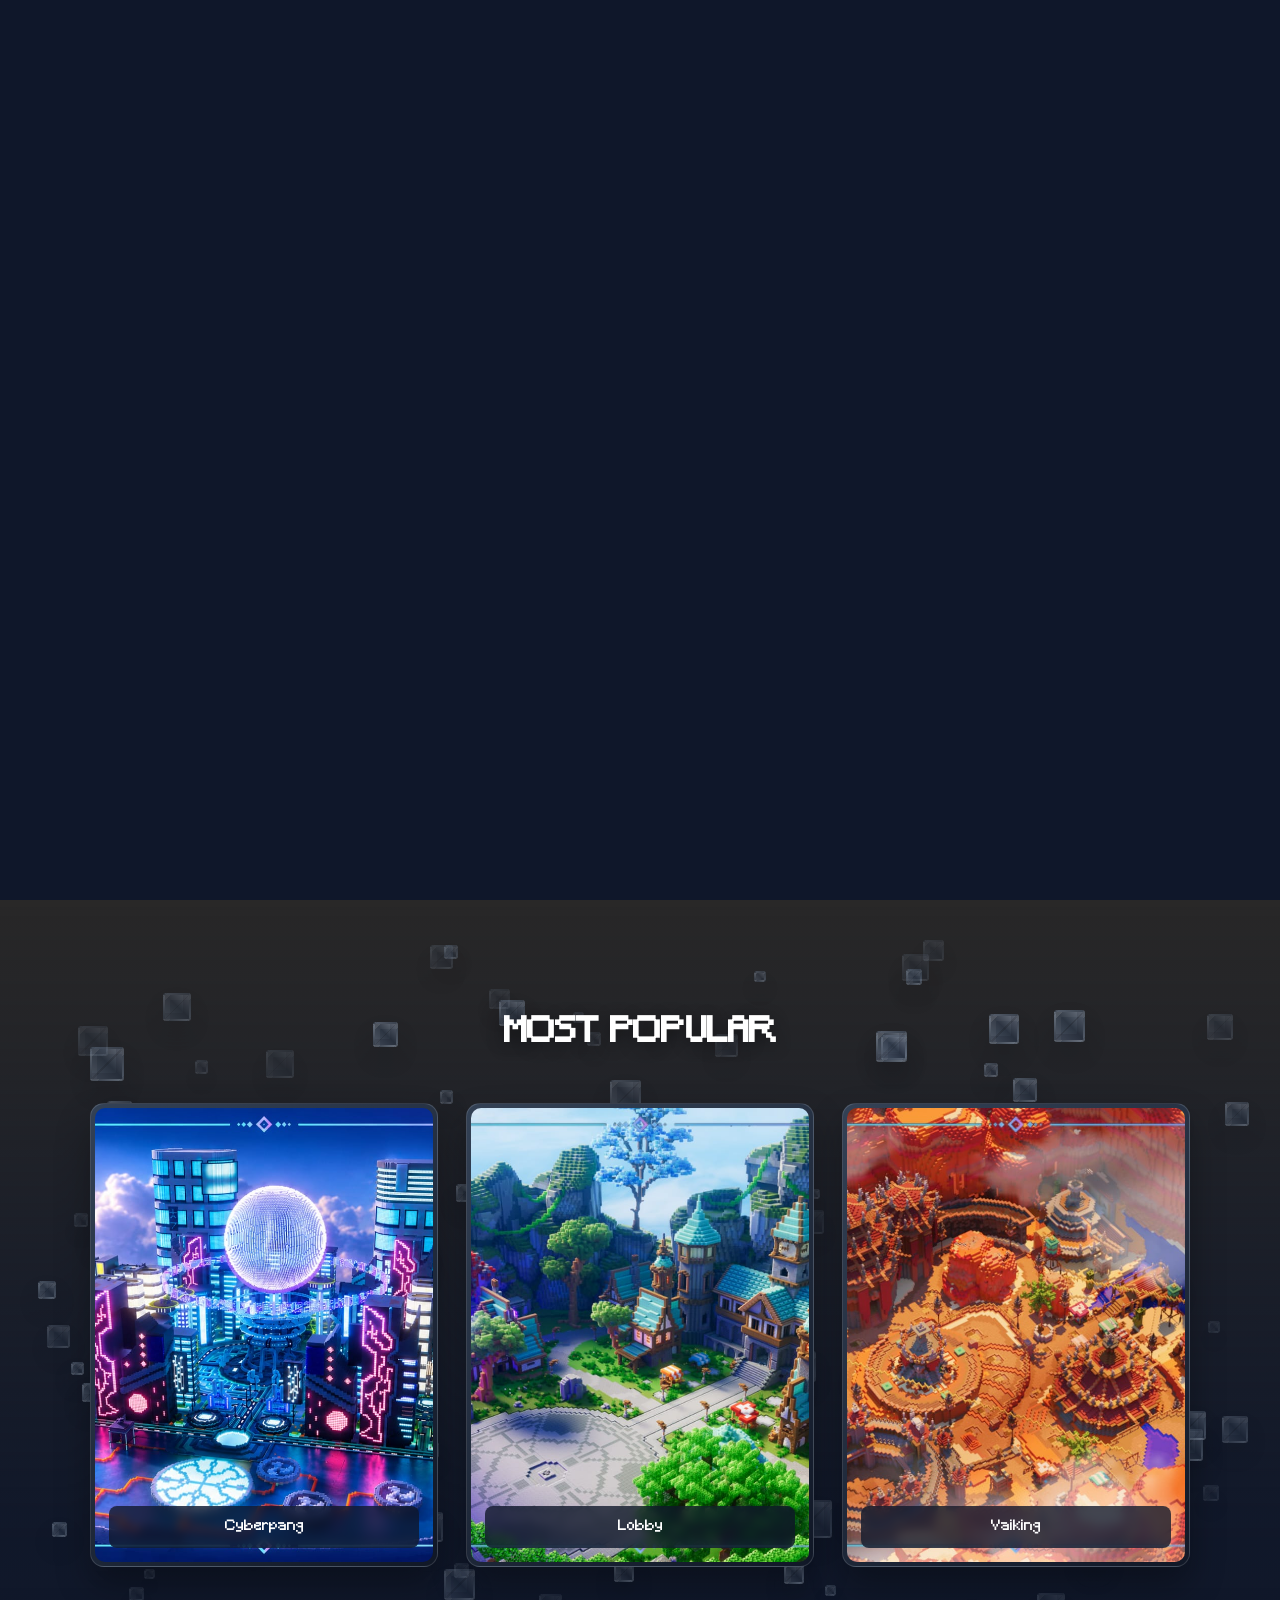
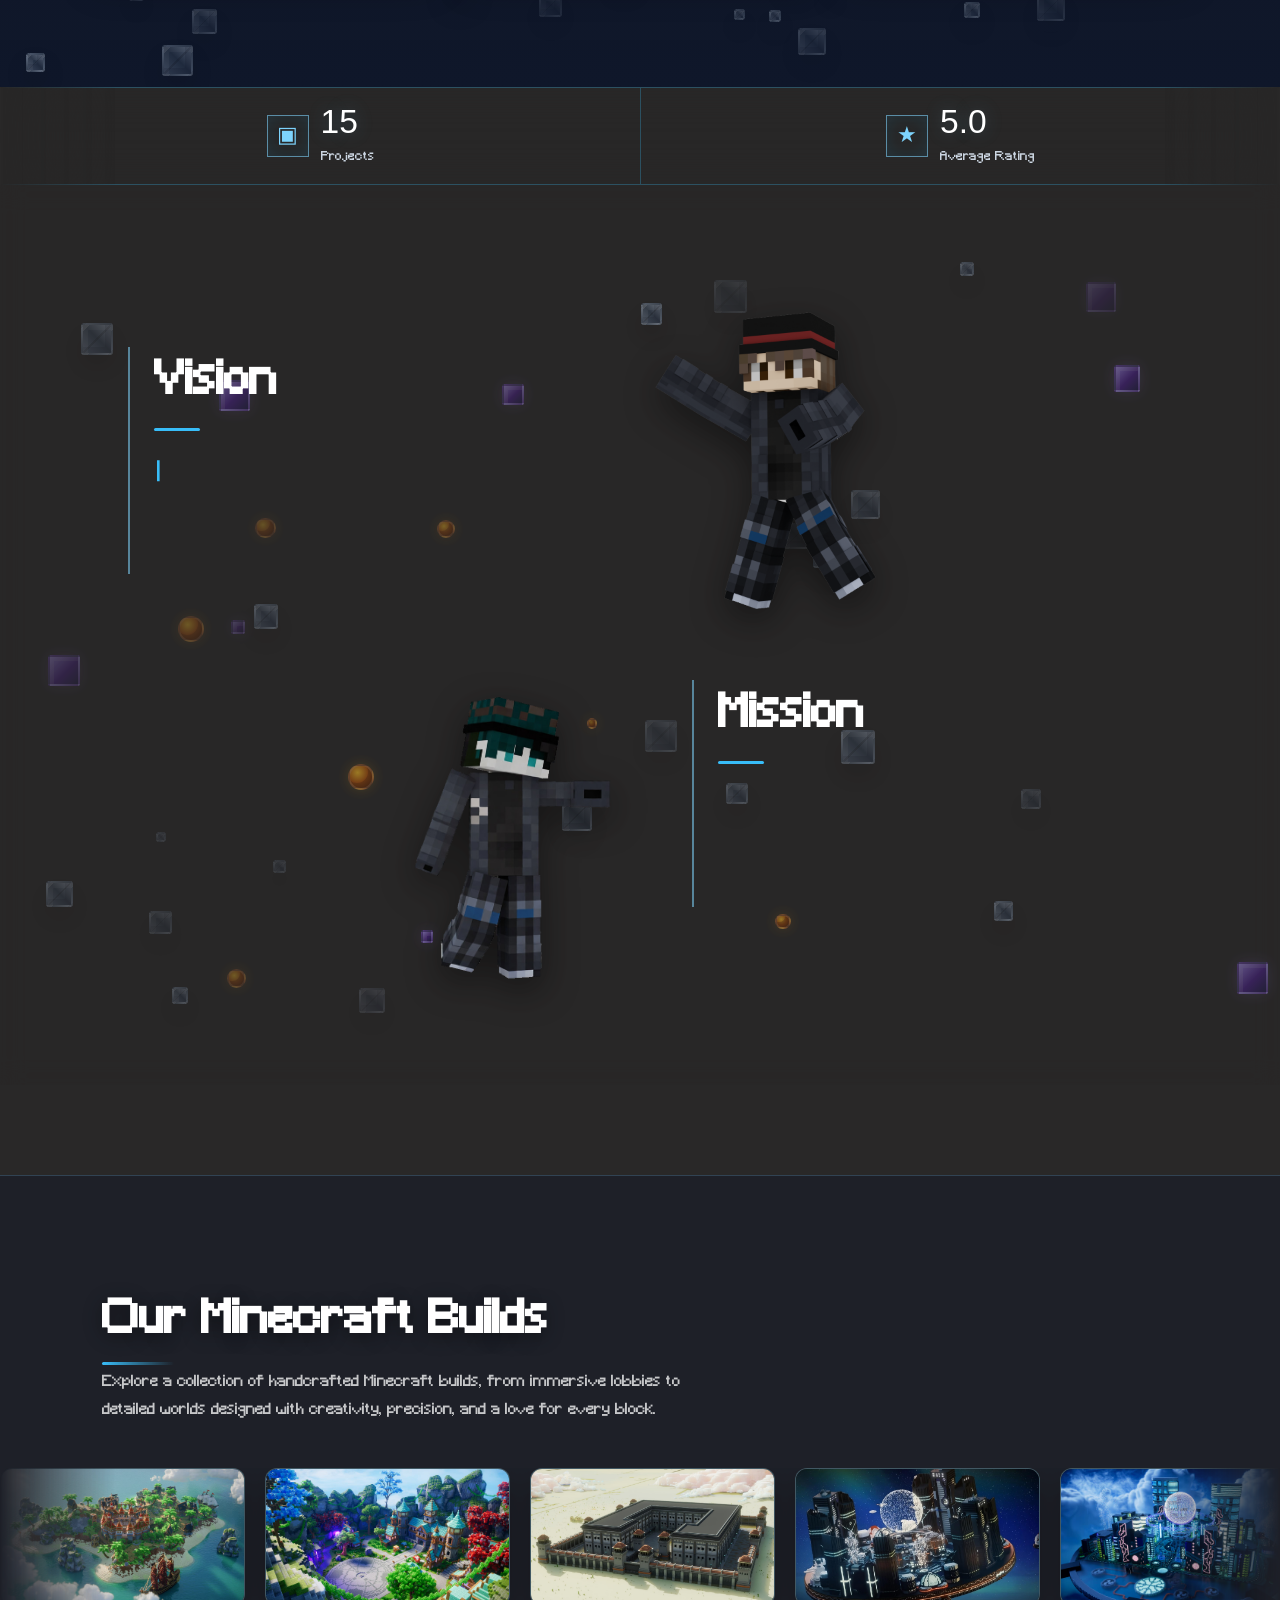
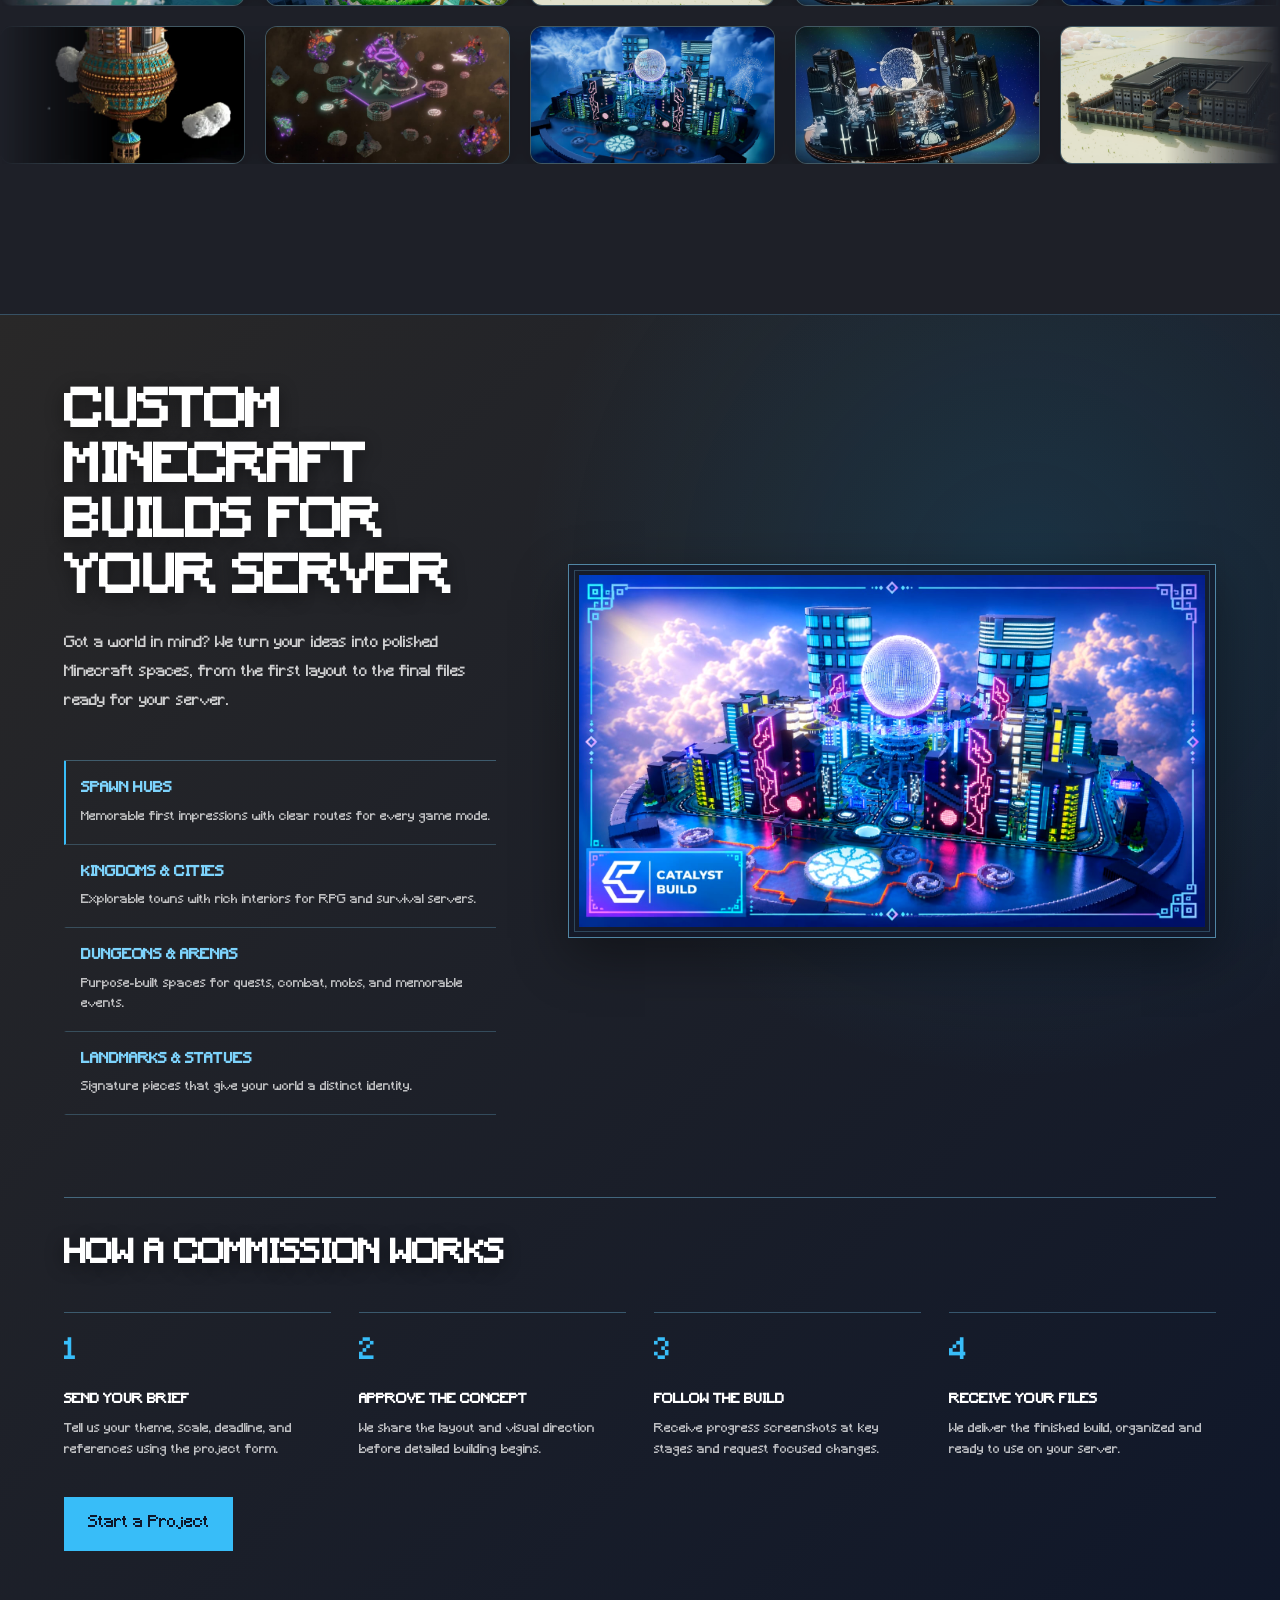
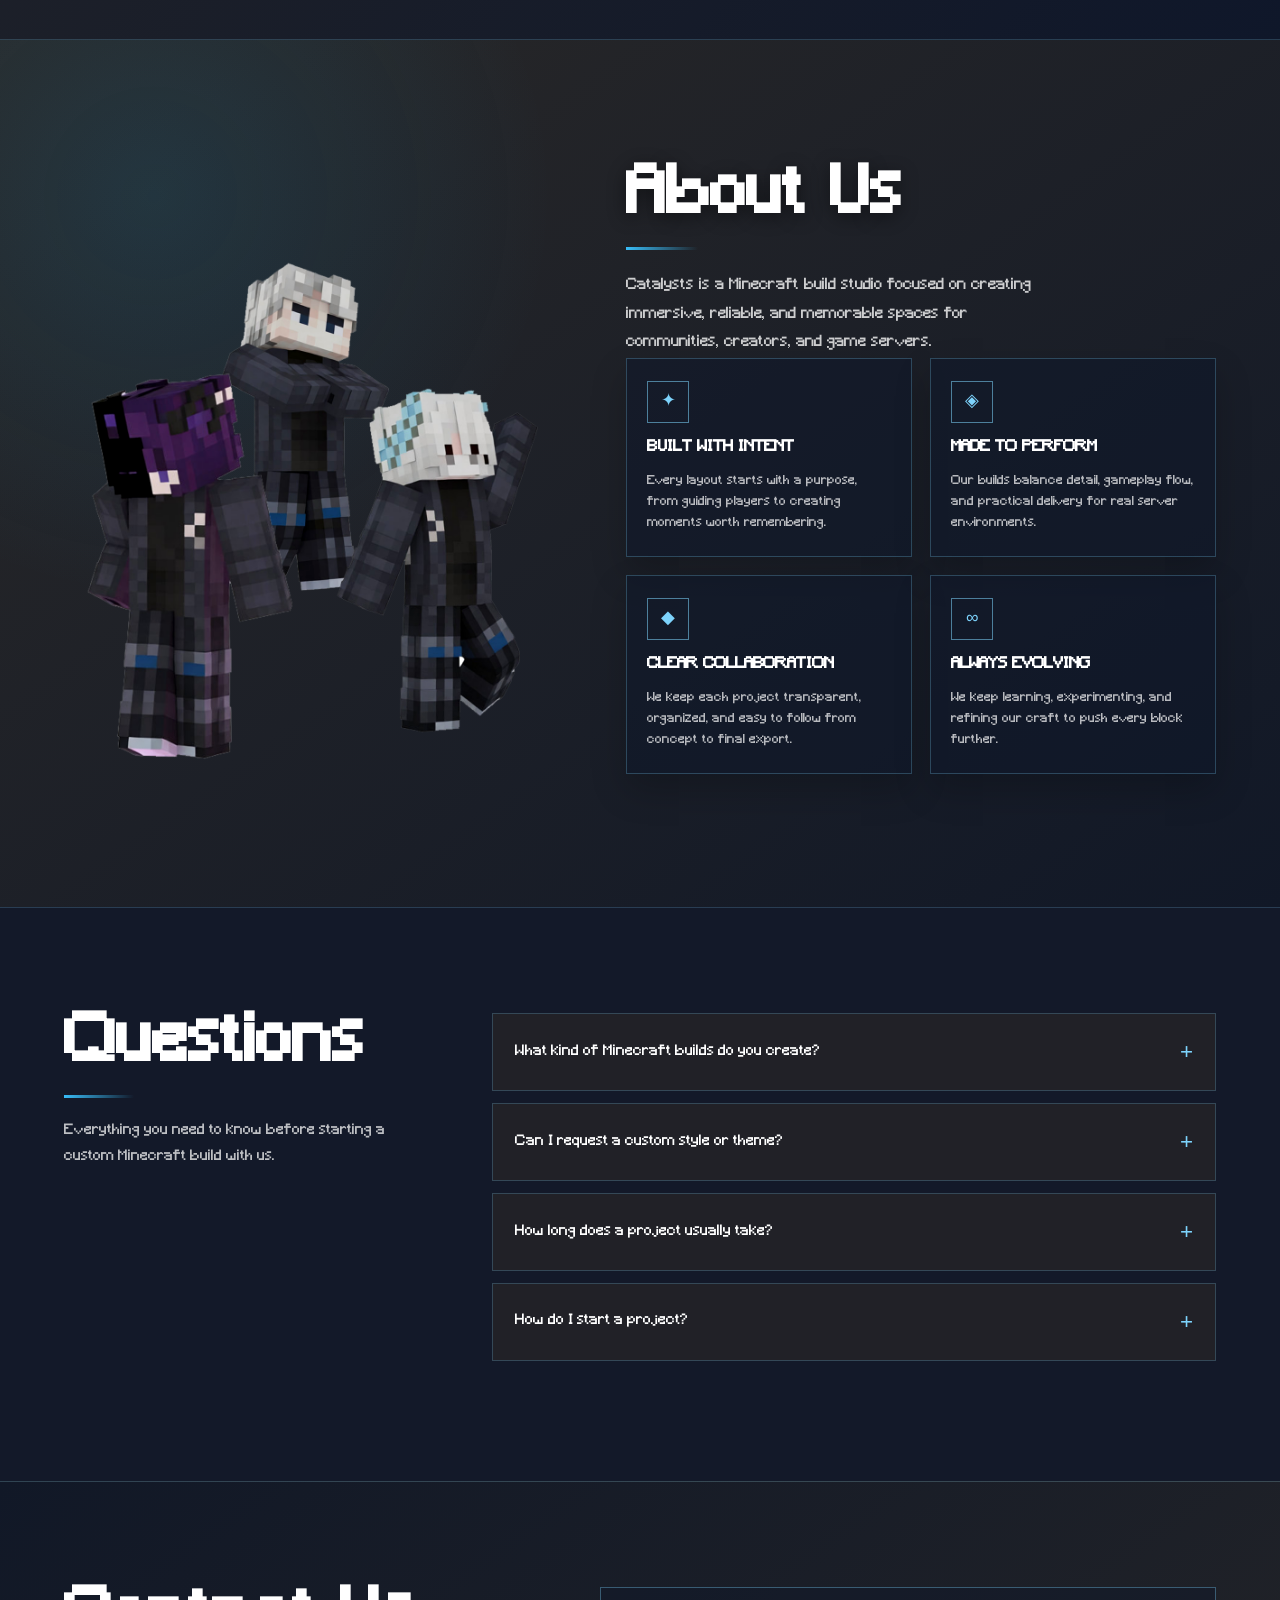
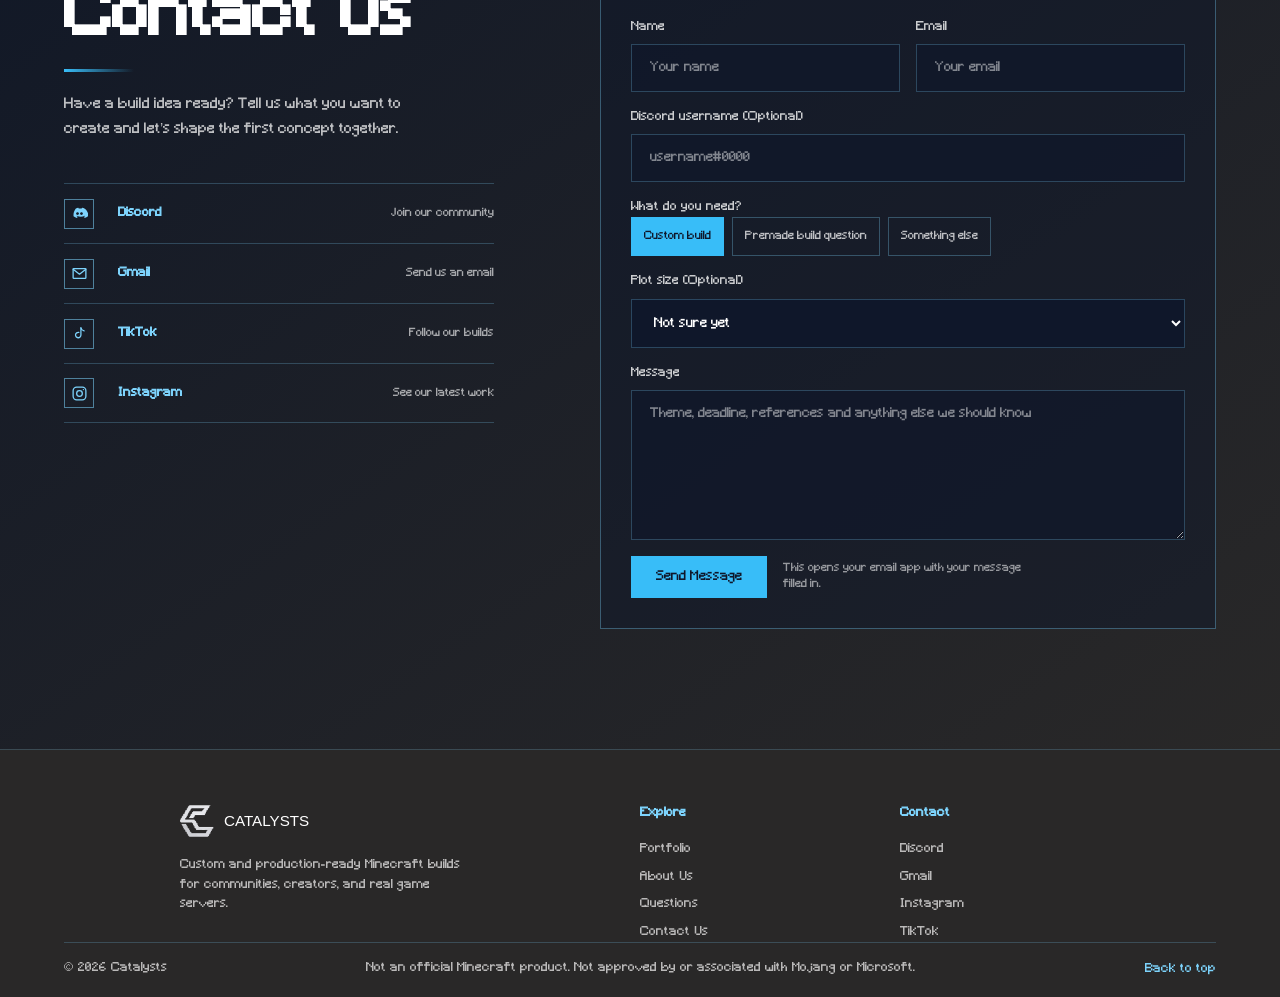
==== commit 9a0c25cd: "Add files via upload" ====
--- a/index.html
+++ b/index.html
@@ -24,6 +24,30 @@
             font-family: 'Segoe UI', Tahoma, Geneva, Verdana, sans-serif;
         }
 
+        /* Custom scrollbar bertema Catalysts. */
+        html {
+            scrollbar-color: #38bdf8 #111827;
+            scrollbar-width: thin;
+        }
+
+        ::-webkit-scrollbar {
+            width: 10px;
+        }
+
+        ::-webkit-scrollbar-track {
+            background: #111827;
+        }
+
+        ::-webkit-scrollbar-thumb {
+            background: linear-gradient(180deg, #7dd3fc, #0284c7);
+            border: 2px solid #111827;
+            border-radius: 999px;
+        }
+
+        ::-webkit-scrollbar-thumb:hover {
+            background: linear-gradient(180deg, #bae6fd, #38bdf8);
+        }
+
         body {
             /* Latar belakang putih bersih agar logo terlihat jelas */
             background-color: #292828;
@@ -32,6 +56,10 @@
             min-height: 100vh;
             display: flex;
             flex-direction: column;
+        }
+
+        body.loading-active {
+            overflow: hidden;
         }
 
         /* Navbar: mengatur logo, menu, warna, dan efek hover navigasi. */
@@ -2384,7 +2412,7 @@
     </style>
 </head>
 
-<body>
+<body class="loading-active">
 
     <div class="index-entry" aria-hidden="true"></div>
 
@@ -2814,6 +2842,7 @@
             loadingVideo.pause();
             loadingScreen.classList.add('is-hidden');
             document.body.classList.add('page-ready');
+            document.body.classList.remove('loading-active');
             requestAnimationFrame(() => indexEntry?.classList.add('is-open'));
         } else {
             sessionStorage.setItem('loadingPlayed', 'true');
@@ -2826,6 +2855,9 @@
             setTimeout(() => {
                 document.body.classList.add('page-ready');
             }, 550);
+            setTimeout(() => {
+                document.body.classList.remove('loading-active');
+            }, 1150);
         }
 
         loadingVideo.addEventListener('ended', hideLoadingScreen);
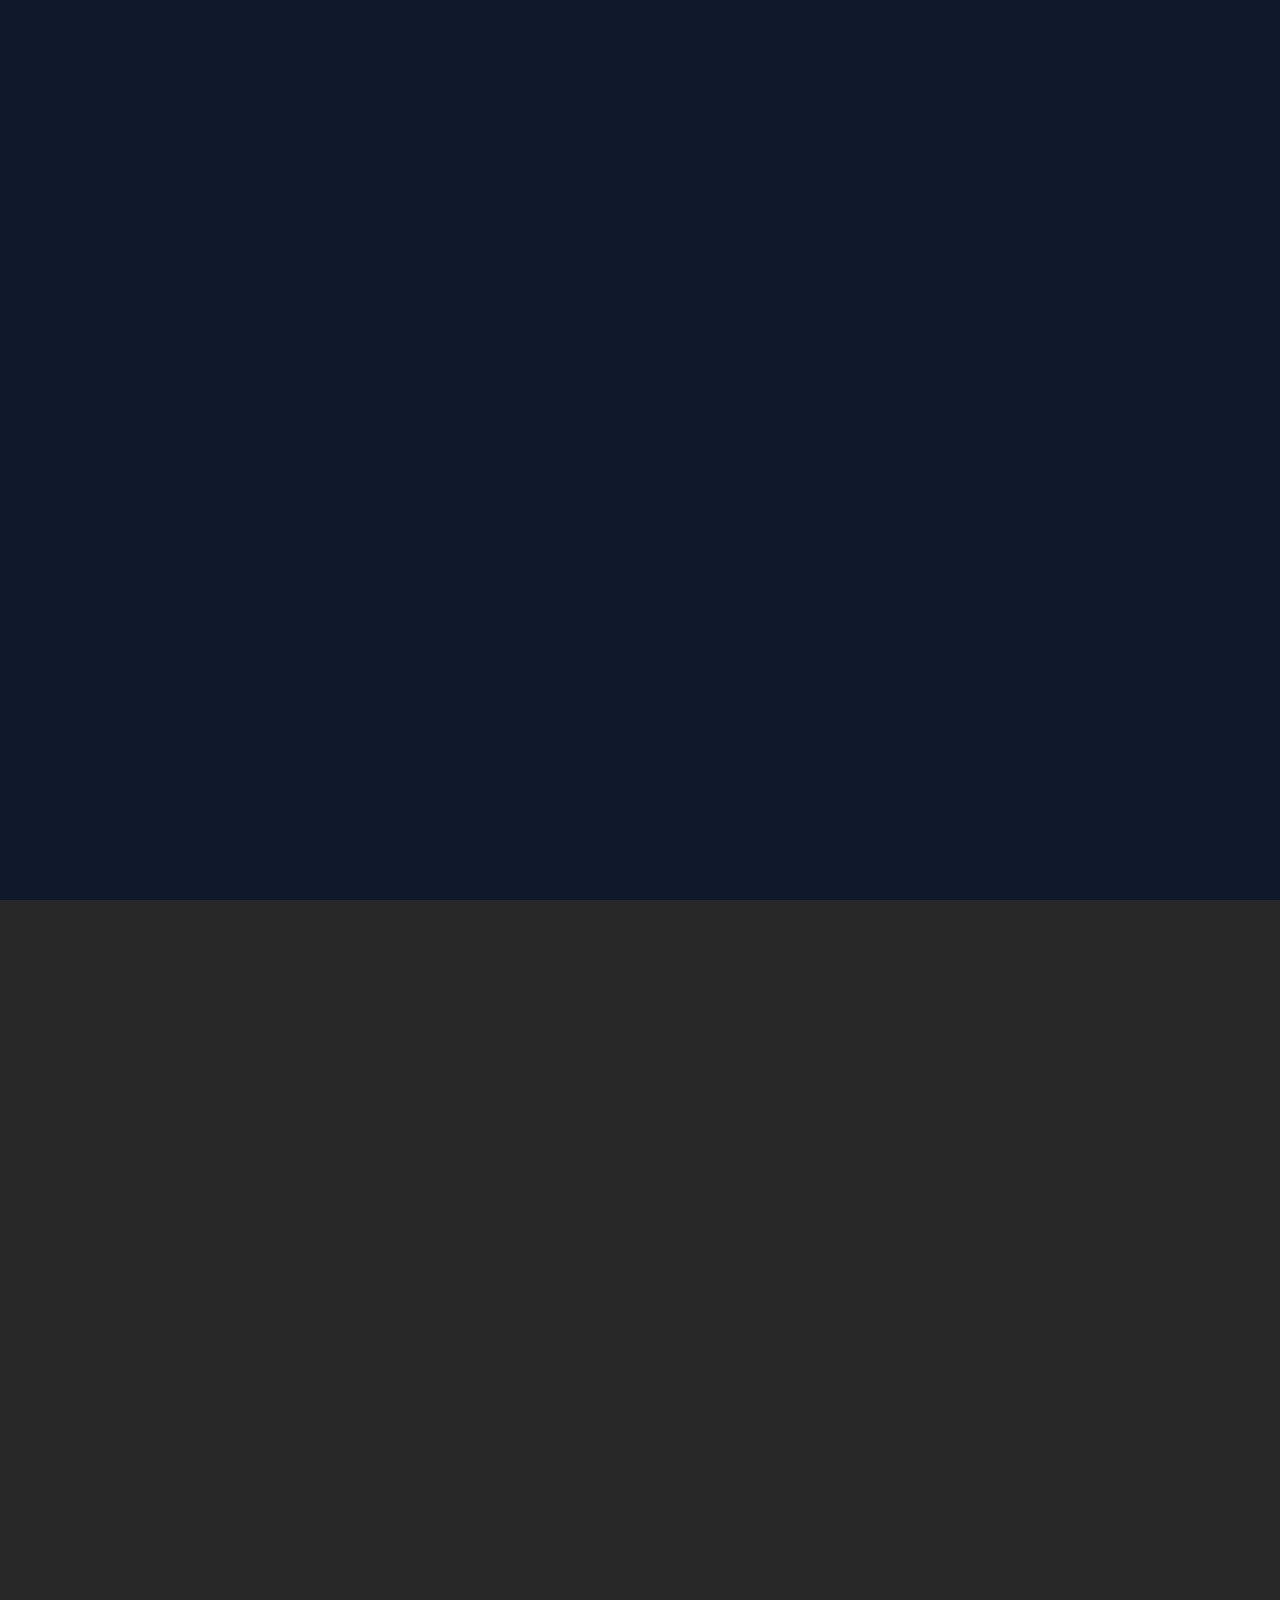
==== commit d5442ee7: "Add files via upload" ====
--- a/index.html
+++ b/index.html
@@ -58,8 +58,11 @@
             flex-direction: column;
         }
 
+        html.loading-active,
         body.loading-active {
             overflow: hidden;
+            height: 100%;
+            overscroll-behavior: none;
         }
 
         /* Navbar: mengatur logo, menu, warna, dan efek hover navigasi. */
@@ -282,6 +285,7 @@
             will-change: transform, opacity;
         }
 
+
         .hero h1 {
             font-size: 4rem;
             font-weight: 800;
@@ -368,6 +372,7 @@
             .hero-content {
                 padding: 28px 20px;
             }
+
 
             .logo-img {
                 height: 35px;
@@ -459,10 +464,23 @@
             transition: transform 1.1s cubic-bezier(0.65, 0, 0.35, 1);
         }
 
-        .index-entry::before { top: 0; transform-origin: top center; }
-        .index-entry::after { bottom: 0; transform-origin: bottom center; }
-        .index-entry.is-open::before { transform: translateY(-100%); }
-        .index-entry.is-open::after { transform: translateY(100%); }
+        .index-entry::before {
+            top: 0;
+            transform-origin: top center;
+        }
+
+        .index-entry::after {
+            bottom: 0;
+            transform-origin: bottom center;
+        }
+
+        .index-entry.is-open::before {
+            transform: translateY(-100%);
+        }
+
+        .index-entry.is-open::after {
+            transform: translateY(100%);
+        }
 
         .navbar,
         .hero {
@@ -2003,21 +2021,21 @@
             grid-column: span 1;
         }
 
-        .contact-form > .contact-field:nth-child(1),
-        .contact-form > .contact-field:nth-child(2) {
+        .contact-form>.contact-field:nth-child(1),
+        .contact-form>.contact-field:nth-child(2) {
             grid-column: span 1;
         }
 
-        .contact-form > .contact-field:nth-child(3),
-        .contact-form > .contact-options,
-        .contact-form > .contact-field:nth-child(5),
-        .contact-form > .contact-field:nth-child(6),
-        .contact-form > .contact-submit-row {
+        .contact-form>.contact-field:nth-child(3),
+        .contact-form>.contact-options,
+        .contact-form>.contact-field:nth-child(5),
+        .contact-form>.contact-field:nth-child(6),
+        .contact-form>.contact-submit-row {
             grid-column: 1 / -1;
         }
 
-        .contact-form > .contact-field:nth-child(1),
-        .contact-form > .contact-field:nth-child(2) {
+        .contact-form>.contact-field:nth-child(1),
+        .contact-form>.contact-field:nth-child(2) {
             display: inline-grid;
         }
 
@@ -2062,7 +2080,7 @@
             transition: background 0.25s ease, border-color 0.25s ease, color 0.25s ease;
         }
 
-        .contact-option input:checked + span,
+        .contact-option input:checked+span,
         .contact-option span:hover {
             border-color: #38bdf8;
             color: #0f172a;
@@ -2312,9 +2330,9 @@
                 padding: 22px;
             }
 
-            .contact-form > .contact-field,
-            .contact-form > .contact-options,
-            .contact-form > .contact-submit-row {
+            .contact-form>.contact-field,
+            .contact-form>.contact-options,
+            .contact-form>.contact-submit-row {
                 grid-column: 1;
             }
 
@@ -2391,12 +2409,14 @@
             transition: opacity 0.9s ease, transform 0.9s cubic-bezier(0.22, 1, 0.36, 1);
         }
 
+
         body.page-ready .navbar,
         body.page-ready .hero-content {
             opacity: 1;
             transform: translateY(0);
         }
 
+
         body.page-ready .hero-content {
             transform: translateY(calc(var(--hero-scroll, 0) * -80px)) scale(calc(1 - var(--hero-scroll, 0) * 0.06));
             opacity: calc(1 - var(--hero-scroll, 0) * 0.85);
@@ -2408,6 +2428,69 @@
 
         body.page-ready .hero-content {
             transition-delay: 0.3s;
+        }
+        /* Final responsive safeguards for desktop, iPhone, and Android. */
+        html {
+            overflow-x: hidden;
+            -webkit-text-size-adjust: 100%;
+        }
+
+        body {
+            overflow-x: hidden;
+        }
+
+        img,
+        video {
+            max-width: 100%;
+        }
+
+        @media (max-width: 600px) {
+            .navbar {
+                padding: 12px 16px;
+            }
+
+            .nav-links {
+                width: 100%;
+                gap: 10px 14px;
+            }
+
+            .hero {
+                min-height: calc(100svh - 120px);
+                padding: 72px 18px 90px;
+            }
+
+            .hero h1 {
+                font-size: clamp(2rem, 11vw, 2.8rem);
+                letter-spacing: -0.5px;
+            }
+
+            .hero p {
+                font-size: 0.95rem;
+                line-height: 1.7;
+            }
+
+            .btn-primary,
+            .commission-cta {
+                min-height: 48px;
+                padding: 13px 20px;
+            }
+
+            .about-section,
+            .questions-section,
+            .contact-section {
+                padding-left: 18px;
+                padding-right: 18px;
+            }
+
+            .about-inner,
+            .questions-inner,
+            .contact-inner {
+                gap: 32px;
+            }
+
+            .about-panel {
+                grid-template-columns: 1fr;
+            }
         }
     </style>
 </head>
@@ -2519,7 +2602,7 @@
         <div class="floating-blocks vision-space-items" aria-hidden="true"></div>
         <article class="vision-card">
             <!-- Player Minecraft di sisi kanan Visi. -->
-            <img class="vision-character" src="nakun.png" alt="Player Minecraft Nakun">
+            <img class="vision-character" src="yujigey.png" alt="Player Minecraft yujigey">
             <h2>Vision</h2>
             <p class="typewriter-text"
                 data-text="To become a creative catalyst that delivers high-quality, immersive, and production-ready builds for every project. We aim to transform ideas into digital experiences with character and lasting value.">
@@ -2542,38 +2625,82 @@
             lobbies to detailed worlds designed with creativity, precision, and a love for every block.</p>
         <div class="build-marquee">
             <div class="marquee-track top-row">
-                <figure class="showcase-card"><img src="asset/portof/WhatsApp%20Image%202026-10-28%20at%2012.10.45.jpeg" alt="Portfolio build 1"></figure>
-                <figure class="showcase-card"><img src="asset/portof/WhatsApp%20Image%202026-10-28%20at%2012.10.46%20(1).jpeg" alt="Portfolio build 2"></figure>
-                <figure class="showcase-card"><img src="asset/portof/WhatsApp%20Image%202026-10-28%20at%2012.10.46%20(2).jpeg" alt="Portfolio build 3"></figure>
-                <figure class="showcase-card"><img src="asset/portof/WhatsApp%20Image%202026-10-28%20at%2012.10.46%20(3).jpeg" alt="Portfolio build 4"></figure>
-                <figure class="showcase-card"><img src="asset/portof/WhatsApp%20Image%202026-10-28%20at%2012.10.46.jpeg" alt="Portfolio build 5"></figure>
-                <figure class="showcase-card"><img src="asset/portof/WhatsApp%20Image%202026-10-28%20at%2012.10.47%20(1).jpeg" alt="Portfolio build 6"></figure>
-                <figure class="showcase-card"><img src="asset/portof/WhatsApp%20Image%202026-10-28%20at%2012.10.47.jpeg" alt="Portfolio build 7"></figure>
-                <figure class="showcase-card"><img src="asset/portof/WhatsApp%20Image%202026-10-28%20at%2012.10.45.jpeg" alt="Portfolio build 1"></figure>
-                <figure class="showcase-card"><img src="asset/portof/WhatsApp%20Image%202026-10-28%20at%2012.10.46%20(1).jpeg" alt="Portfolio build 2"></figure>
-                <figure class="showcase-card"><img src="asset/portof/WhatsApp%20Image%202026-10-28%20at%2012.10.46%20(2).jpeg" alt="Portfolio build 3"></figure>
-                <figure class="showcase-card"><img src="asset/portof/WhatsApp%20Image%202026-10-28%20at%2012.10.46%20(3).jpeg" alt="Portfolio build 4"></figure>
-                <figure class="showcase-card"><img src="asset/portof/WhatsApp%20Image%202026-10-28%20at%2012.10.46.jpeg" alt="Portfolio build 5"></figure>
-                <figure class="showcase-card"><img src="asset/portof/WhatsApp%20Image%202026-10-28%20at%2012.10.47%20(1).jpeg" alt="Portfolio build 6"></figure>
-                <figure class="showcase-card"><img src="asset/portof/WhatsApp%20Image%202026-10-28%20at%2012.10.47.jpeg" alt="Portfolio build 7"></figure>
+                <figure class="showcase-card"><img src="asset/portof/WhatsApp%20Image%202026-10-28%20at%2012.10.45.jpeg"
+                        alt="Portfolio build 1"></figure>
+                <figure class="showcase-card"><img
+                        src="asset/portof/WhatsApp%20Image%202026-10-28%20at%2012.10.46%20(1).jpeg"
+                        alt="Portfolio build 2"></figure>
+                <figure class="showcase-card"><img
+                        src="asset/portof/WhatsApp%20Image%202026-10-28%20at%2012.10.46%20(2).jpeg"
+                        alt="Portfolio build 3"></figure>
+                <figure class="showcase-card"><img
+                        src="asset/portof/WhatsApp%20Image%202026-10-28%20at%2012.10.46%20(3).jpeg"
+                        alt="Portfolio build 4"></figure>
+                <figure class="showcase-card"><img src="asset/portof/WhatsApp%20Image%202026-10-28%20at%2012.10.46.jpeg"
+                        alt="Portfolio build 5"></figure>
+                <figure class="showcase-card"><img
+                        src="asset/portof/WhatsApp%20Image%202026-10-28%20at%2012.10.47%20(1).jpeg"
+                        alt="Portfolio build 6"></figure>
+                <figure class="showcase-card"><img src="asset/portof/WhatsApp%20Image%202026-10-28%20at%2012.10.47.jpeg"
+                        alt="Portfolio build 7"></figure>
+                <figure class="showcase-card"><img src="asset/portof/WhatsApp%20Image%202026-10-28%20at%2012.10.45.jpeg"
+                        alt="Portfolio build 1"></figure>
+                <figure class="showcase-card"><img
+                        src="asset/portof/WhatsApp%20Image%202026-10-28%20at%2012.10.46%20(1).jpeg"
+                        alt="Portfolio build 2"></figure>
+                <figure class="showcase-card"><img
+                        src="asset/portof/WhatsApp%20Image%202026-10-28%20at%2012.10.46%20(2).jpeg"
+                        alt="Portfolio build 3"></figure>
+                <figure class="showcase-card"><img
+                        src="asset/portof/WhatsApp%20Image%202026-10-28%20at%2012.10.46%20(3).jpeg"
+                        alt="Portfolio build 4"></figure>
+                <figure class="showcase-card"><img src="asset/portof/WhatsApp%20Image%202026-10-28%20at%2012.10.46.jpeg"
+                        alt="Portfolio build 5"></figure>
+                <figure class="showcase-card"><img
+                        src="asset/portof/WhatsApp%20Image%202026-10-28%20at%2012.10.47%20(1).jpeg"
+                        alt="Portfolio build 6"></figure>
+                <figure class="showcase-card"><img src="asset/portof/WhatsApp%20Image%202026-10-28%20at%2012.10.47.jpeg"
+                        alt="Portfolio build 7"></figure>
             </div>
         </div>
         <div class="build-marquee">
             <div class="marquee-track bottom-row">
-                <figure class="showcase-card"><img src="asset/portof/WhatsApp%20Image%202026-10-28%20at%2012.10.47.jpeg" alt="Portfolio build 7"></figure>
-                <figure class="showcase-card"><img src="asset/portof/WhatsApp%20Image%202026-10-28%20at%2012.10.47%20(1).jpeg" alt="Portfolio build 6"></figure>
-                <figure class="showcase-card"><img src="asset/portof/WhatsApp%20Image%202026-10-28%20at%2012.10.46.jpeg" alt="Portfolio build 5"></figure>
-                <figure class="showcase-card"><img src="asset/portof/WhatsApp%20Image%202026-10-28%20at%2012.10.46%20(3).jpeg" alt="Portfolio build 4"></figure>
-                <figure class="showcase-card"><img src="asset/portof/WhatsApp%20Image%202026-10-28%20at%2012.10.46%20(2).jpeg" alt="Portfolio build 3"></figure>
-                <figure class="showcase-card"><img src="asset/portof/WhatsApp%20Image%202026-10-28%20at%2012.10.46%20(1).jpeg" alt="Portfolio build 2"></figure>
-                <figure class="showcase-card"><img src="asset/portof/WhatsApp%20Image%202026-10-28%20at%2012.10.45.jpeg" alt="Portfolio build 1"></figure>
-                <figure class="showcase-card"><img src="asset/portof/WhatsApp%20Image%202026-10-28%20at%2012.10.47.jpeg" alt="Portfolio build 7"></figure>
-                <figure class="showcase-card"><img src="asset/portof/WhatsApp%20Image%202026-10-28%20at%2012.10.47%20(1).jpeg" alt="Portfolio build 6"></figure>
-                <figure class="showcase-card"><img src="asset/portof/WhatsApp%20Image%202026-10-28%20at%2012.10.46.jpeg" alt="Portfolio build 5"></figure>
-                <figure class="showcase-card"><img src="asset/portof/WhatsApp%20Image%202026-10-28%20at%2012.10.46%20(3).jpeg" alt="Portfolio build 4"></figure>
-                <figure class="showcase-card"><img src="asset/portof/WhatsApp%20Image%202026-10-28%20at%2012.10.46%20(2).jpeg" alt="Portfolio build 3"></figure>
-                <figure class="showcase-card"><img src="asset/portof/WhatsApp%20Image%202026-10-28%20at%2012.10.46%20(1).jpeg" alt="Portfolio build 2"></figure>
-                <figure class="showcase-card"><img src="asset/portof/WhatsApp%20Image%202026-10-28%20at%2012.10.45.jpeg" alt="Portfolio build 1"></figure>
+                <figure class="showcase-card"><img src="asset/portof/WhatsApp%20Image%202026-10-28%20at%2012.10.47.jpeg"
+                        alt="Portfolio build 7"></figure>
+                <figure class="showcase-card"><img
+                        src="asset/portof/WhatsApp%20Image%202026-10-28%20at%2012.10.47%20(1).jpeg"
+                        alt="Portfolio build 6"></figure>
+                <figure class="showcase-card"><img src="asset/portof/WhatsApp%20Image%202026-10-28%20at%2012.10.46.jpeg"
+                        alt="Portfolio build 5"></figure>
+                <figure class="showcase-card"><img
+                        src="asset/portof/WhatsApp%20Image%202026-10-28%20at%2012.10.46%20(3).jpeg"
+                        alt="Portfolio build 4"></figure>
+                <figure class="showcase-card"><img
+                        src="asset/portof/WhatsApp%20Image%202026-10-28%20at%2012.10.46%20(2).jpeg"
+                        alt="Portfolio build 3"></figure>
+                <figure class="showcase-card"><img
+                        src="asset/portof/WhatsApp%20Image%202026-10-28%20at%2012.10.46%20(1).jpeg"
+                        alt="Portfolio build 2"></figure>
+                <figure class="showcase-card"><img src="asset/portof/WhatsApp%20Image%202026-10-28%20at%2012.10.45.jpeg"
+                        alt="Portfolio build 1"></figure>
+                <figure class="showcase-card"><img src="asset/portof/WhatsApp%20Image%202026-10-28%20at%2012.10.47.jpeg"
+                        alt="Portfolio build 7"></figure>
+                <figure class="showcase-card"><img
+                        src="asset/portof/WhatsApp%20Image%202026-10-28%20at%2012.10.47%20(1).jpeg"
+                        alt="Portfolio build 6"></figure>
+                <figure class="showcase-card"><img src="asset/portof/WhatsApp%20Image%202026-10-28%20at%2012.10.46.jpeg"
+                        alt="Portfolio build 5"></figure>
+                <figure class="showcase-card"><img
+                        src="asset/portof/WhatsApp%20Image%202026-10-28%20at%2012.10.46%20(3).jpeg"
+                        alt="Portfolio build 4"></figure>
+                <figure class="showcase-card"><img
+                        src="asset/portof/WhatsApp%20Image%202026-10-28%20at%2012.10.46%20(2).jpeg"
+                        alt="Portfolio build 3"></figure>
+                <figure class="showcase-card"><img
+                        src="asset/portof/WhatsApp%20Image%202026-10-28%20at%2012.10.46%20(1).jpeg"
+                        alt="Portfolio build 2"></figure>
+                <figure class="showcase-card"><img src="asset/portof/WhatsApp%20Image%202026-10-28%20at%2012.10.45.jpeg"
+                        alt="Portfolio build 1"></figure>
             </div>
         </div>
     </section>
@@ -2720,32 +2847,49 @@
         <div class="contact-inner">
             <div class="contact-heading">
                 <h2>Contact Us</h2>
-                <p>Have a build idea ready? Tell us what you want to create and let’s shape the first concept together.</p>
+                <p>Have a build idea ready? Tell us what you want to create and let’s shape the first concept together.
+                </p>
                 <div class="contact-socials" aria-label="Social contacts">
-                    <a class="contact-social" href="https://discord.gg/SSnDpTNG4" target="_blank" rel="noopener noreferrer">
+                    <a class="contact-social" href="https://discord.gg/SSnDpTNG4" target="_blank"
+                        rel="noopener noreferrer">
                         <div class="contact-social-icon" aria-hidden="true">
-                            <svg viewBox="0 0 24 24"><path class="icon-fill" d="M19.5 5.2A16.2 16.2 0 0 0 15.6 4l-.5 1a14.2 14.2 0 0 0-4.2 0l-.5-1a16.2 16.2 0 0 0-3.9 1.2C4 8.8 3.3 12.3 3.6 15.8a16.1 16.1 0 0 0 4.8 2.4l1.2-1.6c-.7-.3-1.3-.6-1.9-1  .2-.1.4-.3.6-.4 3.6 1.7 7.6 1.7 11.2 0 .2.2.4.3.6.4-.6.4-1.2.7-1.9 1l1.2 1.6a16.1 16.1 0 0 0 4.8-2.4c.4-4.1-.7-7.5-4.7-10.6ZM9.2 14.1c-1.1 0-2-.9-2-2s.9-2 2-2 2 .9 2 2-.9 2-2 2Zm5.6 0c-1.1 0-2-.9-2-2s.9-2 2-2 2 .9 2 2-.9 2-2 2Z"/></svg>
+                            <svg viewBox="0 0 24 24">
+                                <path class="icon-fill"
+                                    d="M19.5 5.2A16.2 16.2 0 0 0 15.6 4l-.5 1a14.2 14.2 0 0 0-4.2 0l-.5-1a16.2 16.2 0 0 0-3.9 1.2C4 8.8 3.3 12.3 3.6 15.8a16.1 16.1 0 0 0 4.8 2.4l1.2-1.6c-.7-.3-1.3-.6-1.9-1  .2-.1.4-.3.6-.4 3.6 1.7 7.6 1.7 11.2 0 .2.2.4.3.6.4-.6.4-1.2.7-1.9 1l1.2 1.6a16.1 16.1 0 0 0 4.8-2.4c.4-4.1-.7-7.5-4.7-10.6ZM9.2 14.1c-1.1 0-2-.9-2-2s.9-2 2-2 2 .9 2 2-.9 2-2 2Zm5.6 0c-1.1 0-2-.9-2-2s.9-2 2-2 2 .9 2 2-.9 2-2 2Z" />
+                            </svg>
                         </div>
                         <strong>Discord</strong>
                         <span>Join our community</span>
                     </a>
                     <a class="contact-social" href="mailto:catalysts.contact@gmail.com">
                         <div class="contact-social-icon" aria-hidden="true">
-                            <svg viewBox="0 0 24 24"><path d="m3 6 9 7 9-7"/><path d="M4 5h16a1 1 0 0 1 1 1v12a1 1 0 0 1-1 1H4a1 1 0 0 1-1-1V6a1 1 0 0 1 1-1Z"/></svg>
+                            <svg viewBox="0 0 24 24">
+                                <path d="m3 6 9 7 9-7" />
+                                <path d="M4 5h16a1 1 0 0 1 1 1v12a1 1 0 0 1-1 1H4a1 1 0 0 1-1-1V6a1 1 0 0 1 1-1Z" />
+                            </svg>
                         </div>
                         <strong>Gmail</strong>
                         <span>Send us an email</span>
                     </a>
-                    <a class="contact-social" href="https://www.tiktok.com/@cataylst.official?lang=en" target="_blank" rel="noopener noreferrer">
+                    <a class="contact-social" href="https://www.tiktok.com/@cataylst.official?lang=en" target="_blank"
+                        rel="noopener noreferrer">
                         <div class="contact-social-icon" aria-hidden="true">
-                            <svg viewBox="0 0 24 24"><path d="M14 4v10.2a3.8 3.8 0 1 1-3-3.7"/><path d="M14 4c.5 2.4 2 3.8 4.5 4.2"/></svg>
+                            <svg viewBox="0 0 24 24">
+                                <path d="M14 4v10.2a3.8 3.8 0 1 1-3-3.7" />
+                                <path d="M14 4c.5 2.4 2 3.8 4.5 4.2" />
+                            </svg>
                         </div>
                         <strong>TikTok</strong>
                         <span>Follow our builds</span>
                     </a>
-                    <a class="contact-social" href="https://www.instagram.com/catalyststeam_/" target="_blank" rel="noopener noreferrer">
+                    <a class="contact-social" href="https://www.instagram.com/catalyststeam_/" target="_blank"
+                        rel="noopener noreferrer">
                         <div class="contact-social-icon" aria-hidden="true">
-                            <svg viewBox="0 0 24 24"><rect x="3" y="3" width="18" height="18" rx="5"/><circle cx="12" cy="12" r="4"/><circle class="icon-fill" cx="17.5" cy="6.5" r="1"/></svg>
+                            <svg viewBox="0 0 24 24">
+                                <rect x="3" y="3" width="18" height="18" rx="5" />
+                                <circle cx="12" cy="12" r="4" />
+                                <circle class="icon-fill" cx="17.5" cy="6.5" r="1" />
+                            </svg>
                         </div>
                         <strong>Instagram</strong>
                         <span>See our latest work</span>
@@ -2769,9 +2913,12 @@
                 <fieldset class="contact-options">
                     <legend>What do you need?</legend>
                     <div class="contact-options-list">
-                        <label class="contact-option"><input type="radio" name="service" value="custom-build" checked><span>Custom build</span></label>
-                        <label class="contact-option"><input type="radio" name="service" value="premade-build"><span>Premade build question</span></label>
-                        <label class="contact-option"><input type="radio" name="service" value="other"><span>Something else</span></label>
+                        <label class="contact-option"><input type="radio" name="service" value="custom-build"
+                                checked><span>Custom build</span></label>
+                        <label class="contact-option"><input type="radio" name="service"
+                                value="premade-build"><span>Premade build question</span></label>
+                        <label class="contact-option"><input type="radio" name="service" value="other"><span>Something
+                                else</span></label>
                     </div>
                 </fieldset>
                 <div class="contact-field">
@@ -2785,7 +2932,8 @@
                 </div>
                 <div class="contact-field">
                     <label for="contact-message">Message</label>
-                    <textarea id="contact-message" name="message" placeholder="Theme, deadline, references and anything else we should know" required></textarea>
+                    <textarea id="contact-message" name="message"
+                        placeholder="Theme, deadline, references and anything else we should know" required></textarea>
                 </div>
                 <div class="contact-submit-row">
                     <button class="contact-submit" type="submit">Send Message</button>
@@ -2818,14 +2966,17 @@
                 <h3>Contact</h3>
                 <a href="https://discord.gg/SSnDpTNG4" target="_blank" rel="noopener noreferrer">Discord</a>
                 <a href="mailto:catalysts.contact@gmail.com">Gmail</a>
-                <a href="https://www.instagram.com/catalyststeam_/" target="_blank" rel="noopener noreferrer">Instagram</a>
-                <a href="https://www.tiktok.com/@cataylst.official?lang=en" target="_blank" rel="noopener noreferrer">TikTok</a>
+                <a href="https://www.instagram.com/catalyststeam_/" target="_blank"
+                    rel="noopener noreferrer">Instagram</a>
+                <a href="https://www.tiktok.com/@cataylst.official?lang=en" target="_blank"
+                    rel="noopener noreferrer">TikTok</a>
             </nav>
         </div>
 
         <div class="footer-bottom">
             <span class="footer-meta">© 2026 Catalysts</span>
-            <span class="footer-disclaimer">Not an official Minecraft product. Not approved by or associated with Mojang or Microsoft.</span>
+            <span class="footer-disclaimer">Not an official Minecraft product. Not approved by or associated with Mojang
+                or Microsoft.</span>
             <a class="back-to-top" href="#">Back to top</a>
         </div>
     </footer>
@@ -2836,12 +2987,14 @@
         const loadingVideo = document.getElementById('loadingVideo');
         const indexEntry = document.querySelector('.index-entry');
         const hasPlayedLoading = sessionStorage.getItem('loadingPlayed') === 'true';
+        document.documentElement.classList.add('loading-active');
 
         // Jika halaman di-refresh dalam sesi yang sama, lewati loading video.
         if (hasPlayedLoading) {
             loadingVideo.pause();
             loadingScreen.classList.add('is-hidden');
             document.body.classList.add('page-ready');
+            document.documentElement.classList.remove('loading-active');
             document.body.classList.remove('loading-active');
             requestAnimationFrame(() => indexEntry?.classList.add('is-open'));
         } else {
@@ -2857,6 +3010,7 @@
             }, 550);
             setTimeout(() => {
                 document.body.classList.remove('loading-active');
+                document.documentElement.classList.remove('loading-active');
             }, 1150);
         }
 
@@ -3089,6 +3243,20 @@
             });
         });
 
+        // Tombol Start a Project memakai auto-scroll ke Contact Us.
+        document.querySelectorAll('.btn-primary[href^="#"], .commission-cta[href^="#"]').forEach((button) => {
+            button.addEventListener('click', (event) => {
+                const target = document.querySelector(button.getAttribute('href'));
+
+                if (!target) {
+                    return;
+                }
+
+                event.preventDefault();
+                scrollToSnapSection(target);
+            });
+        });
+
         document.querySelector('.back-to-top')?.addEventListener('click', (event) => {
             event.preventDefault();
             window.scrollTo({ top: 0, behavior: 'smooth' });
